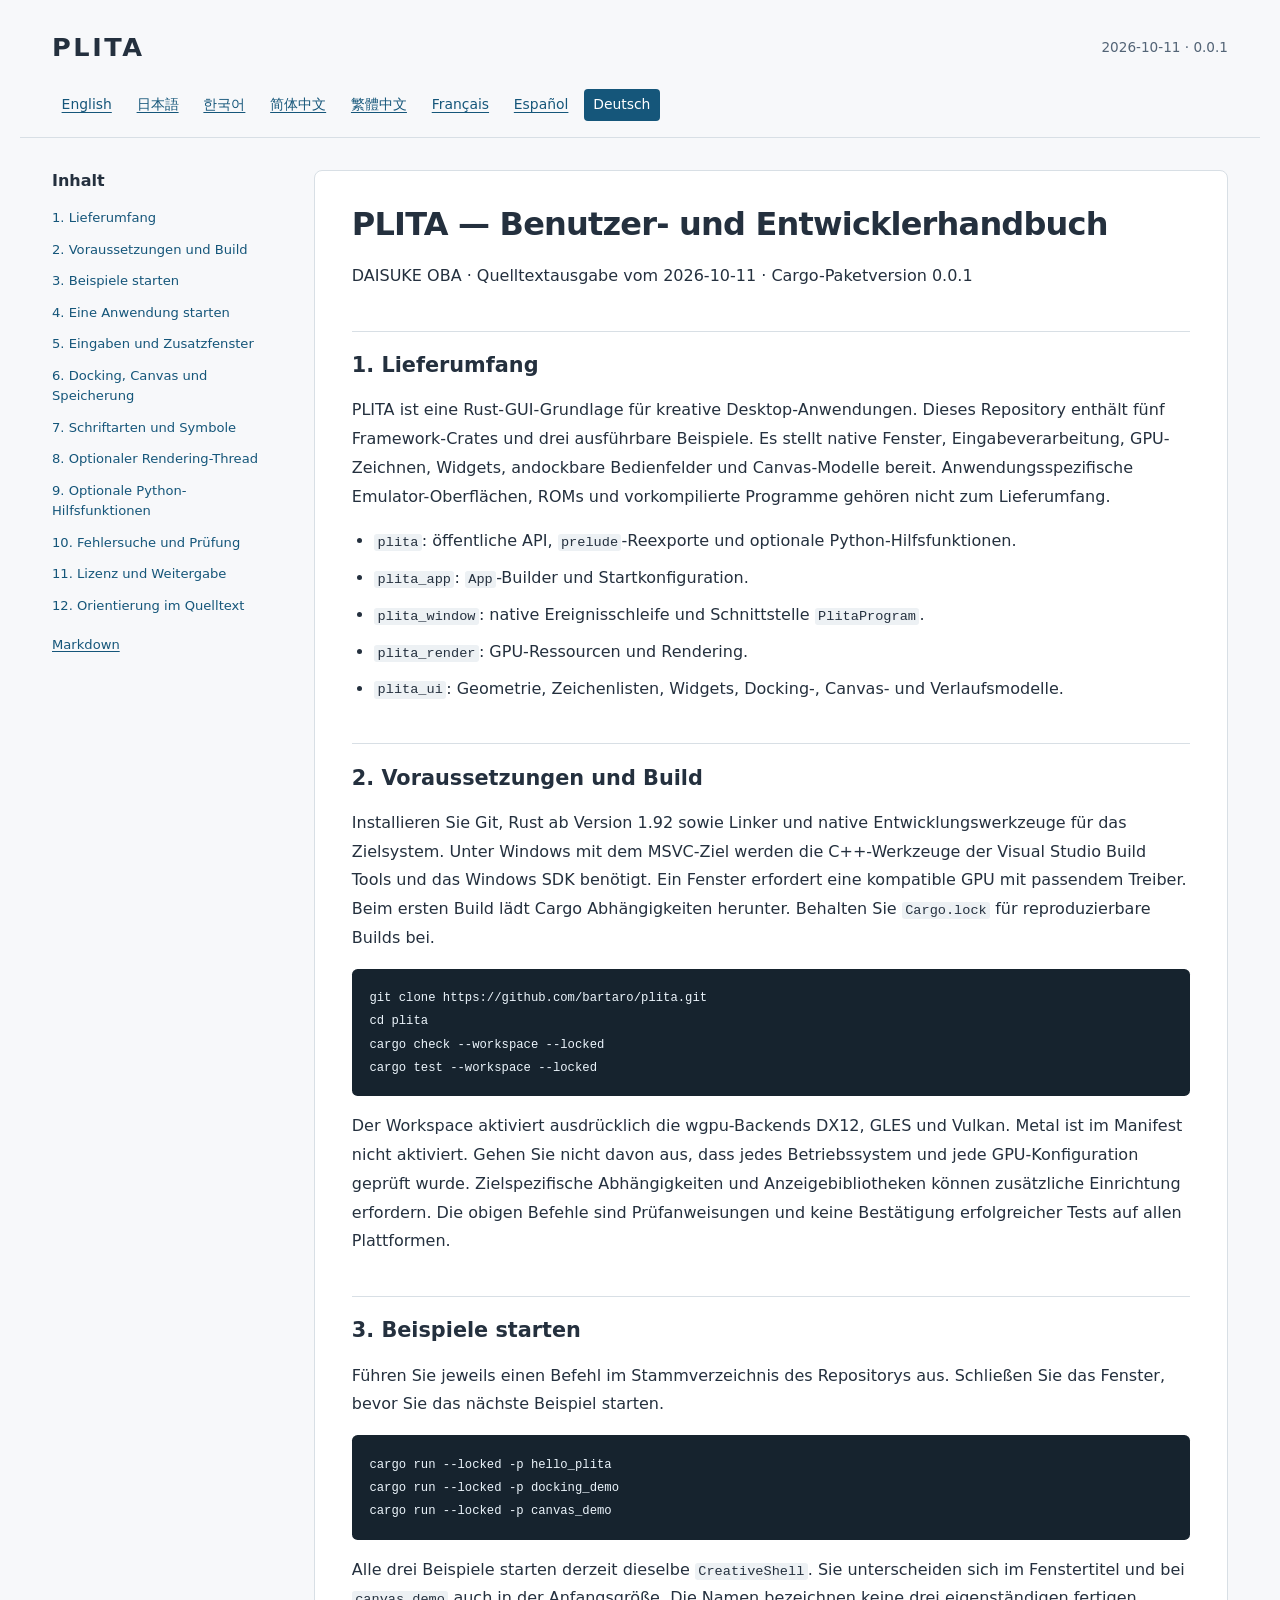
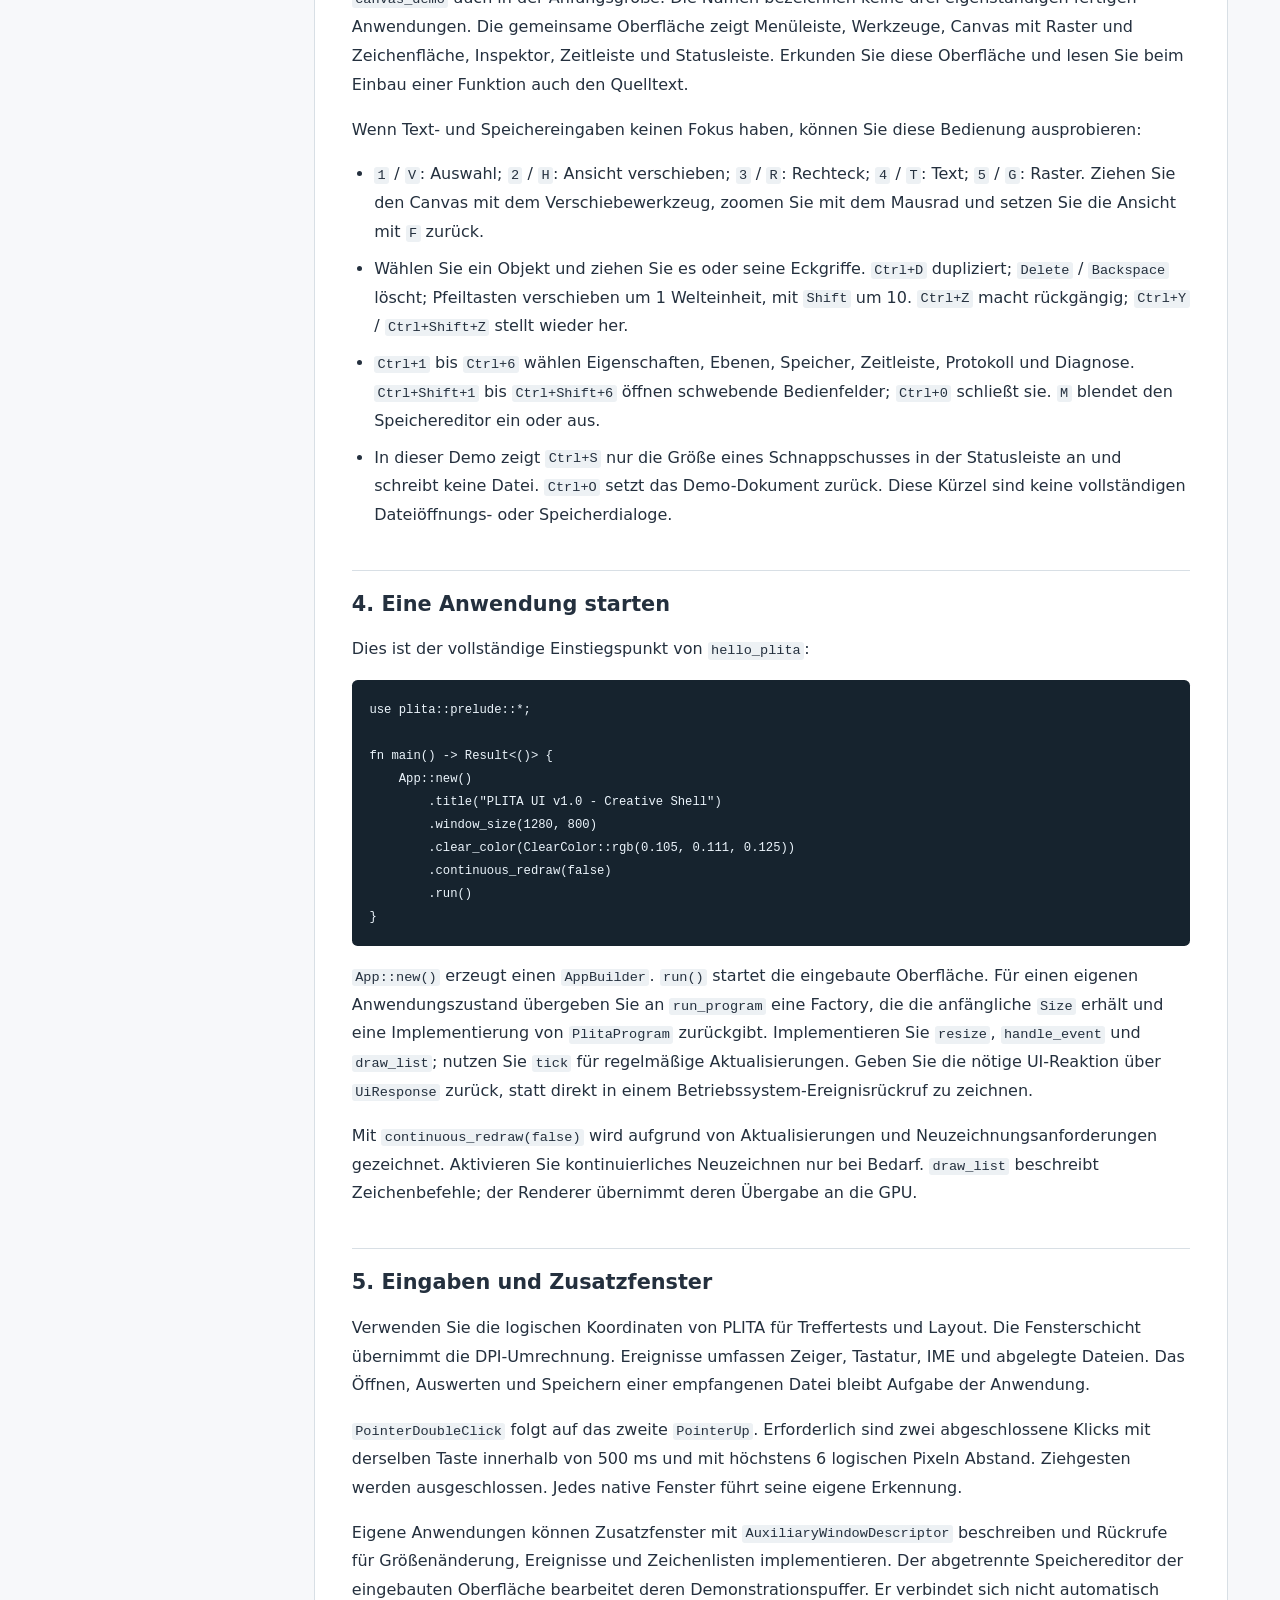
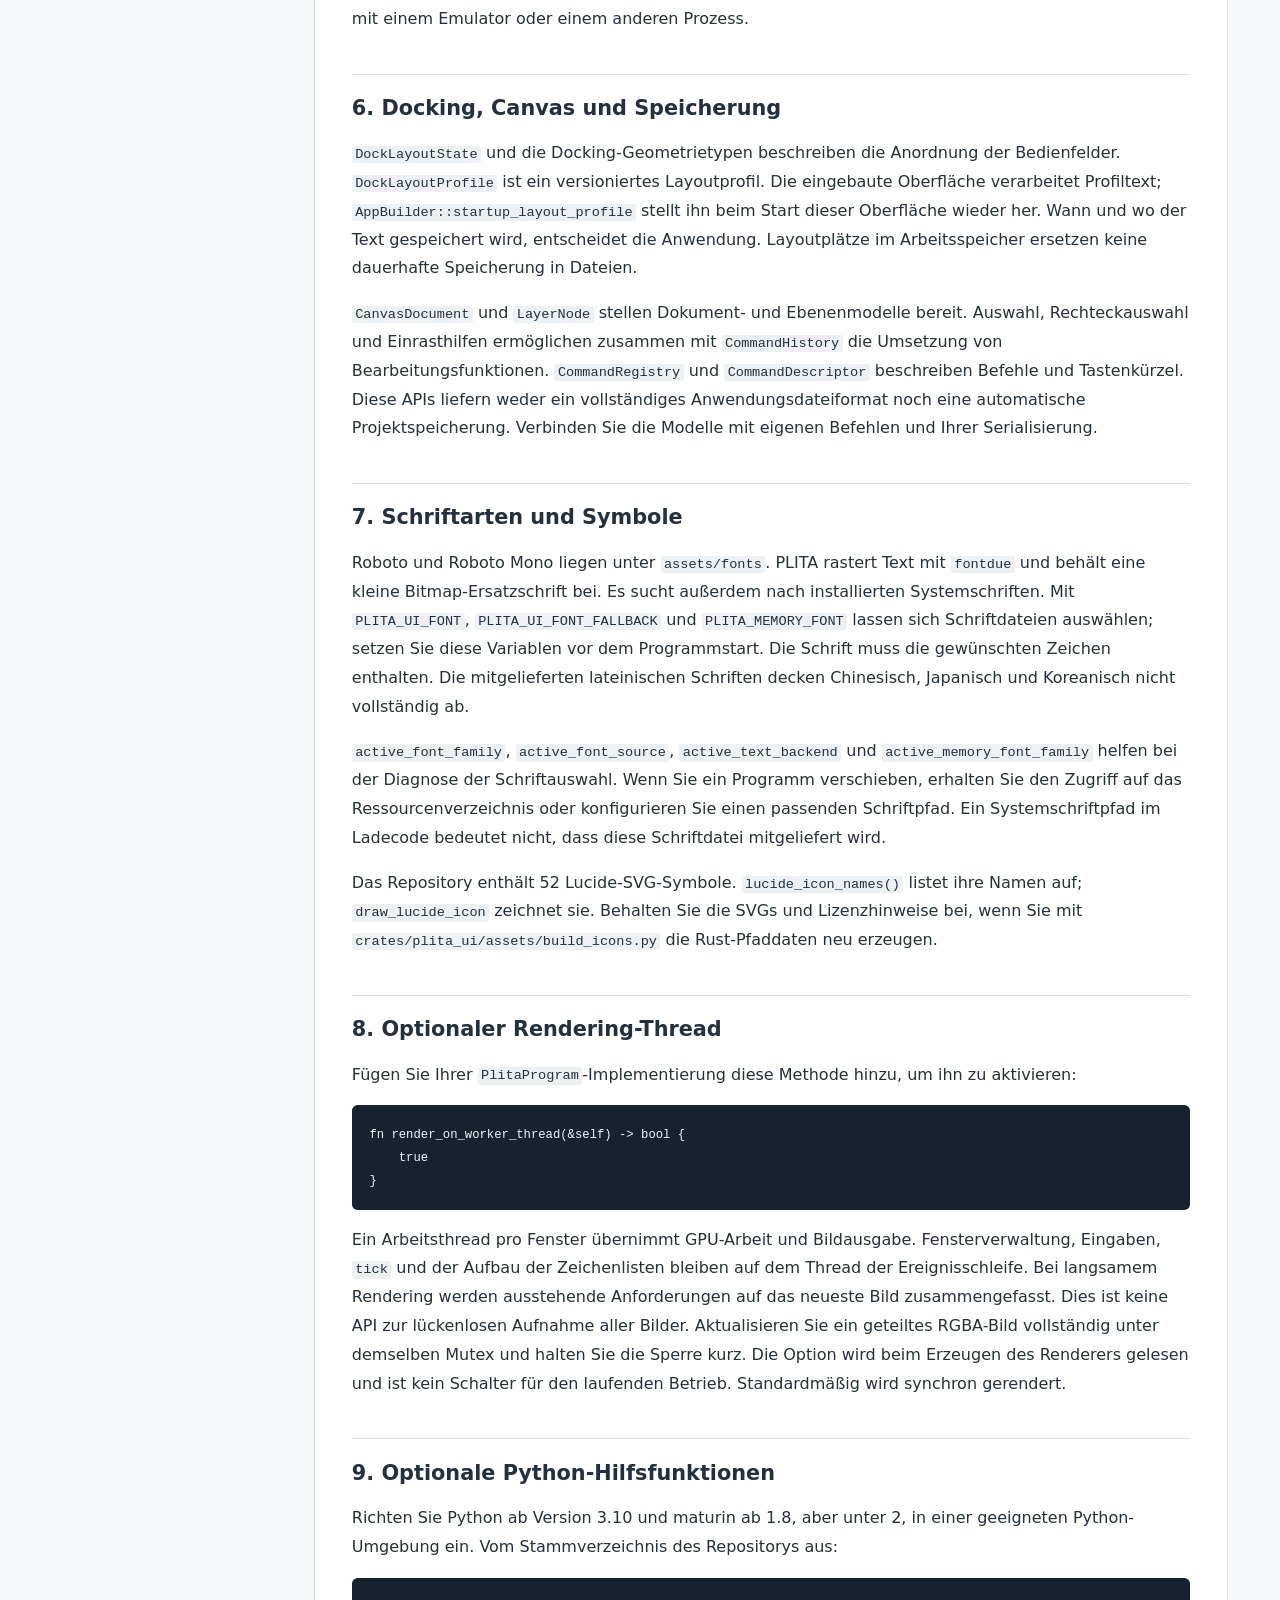
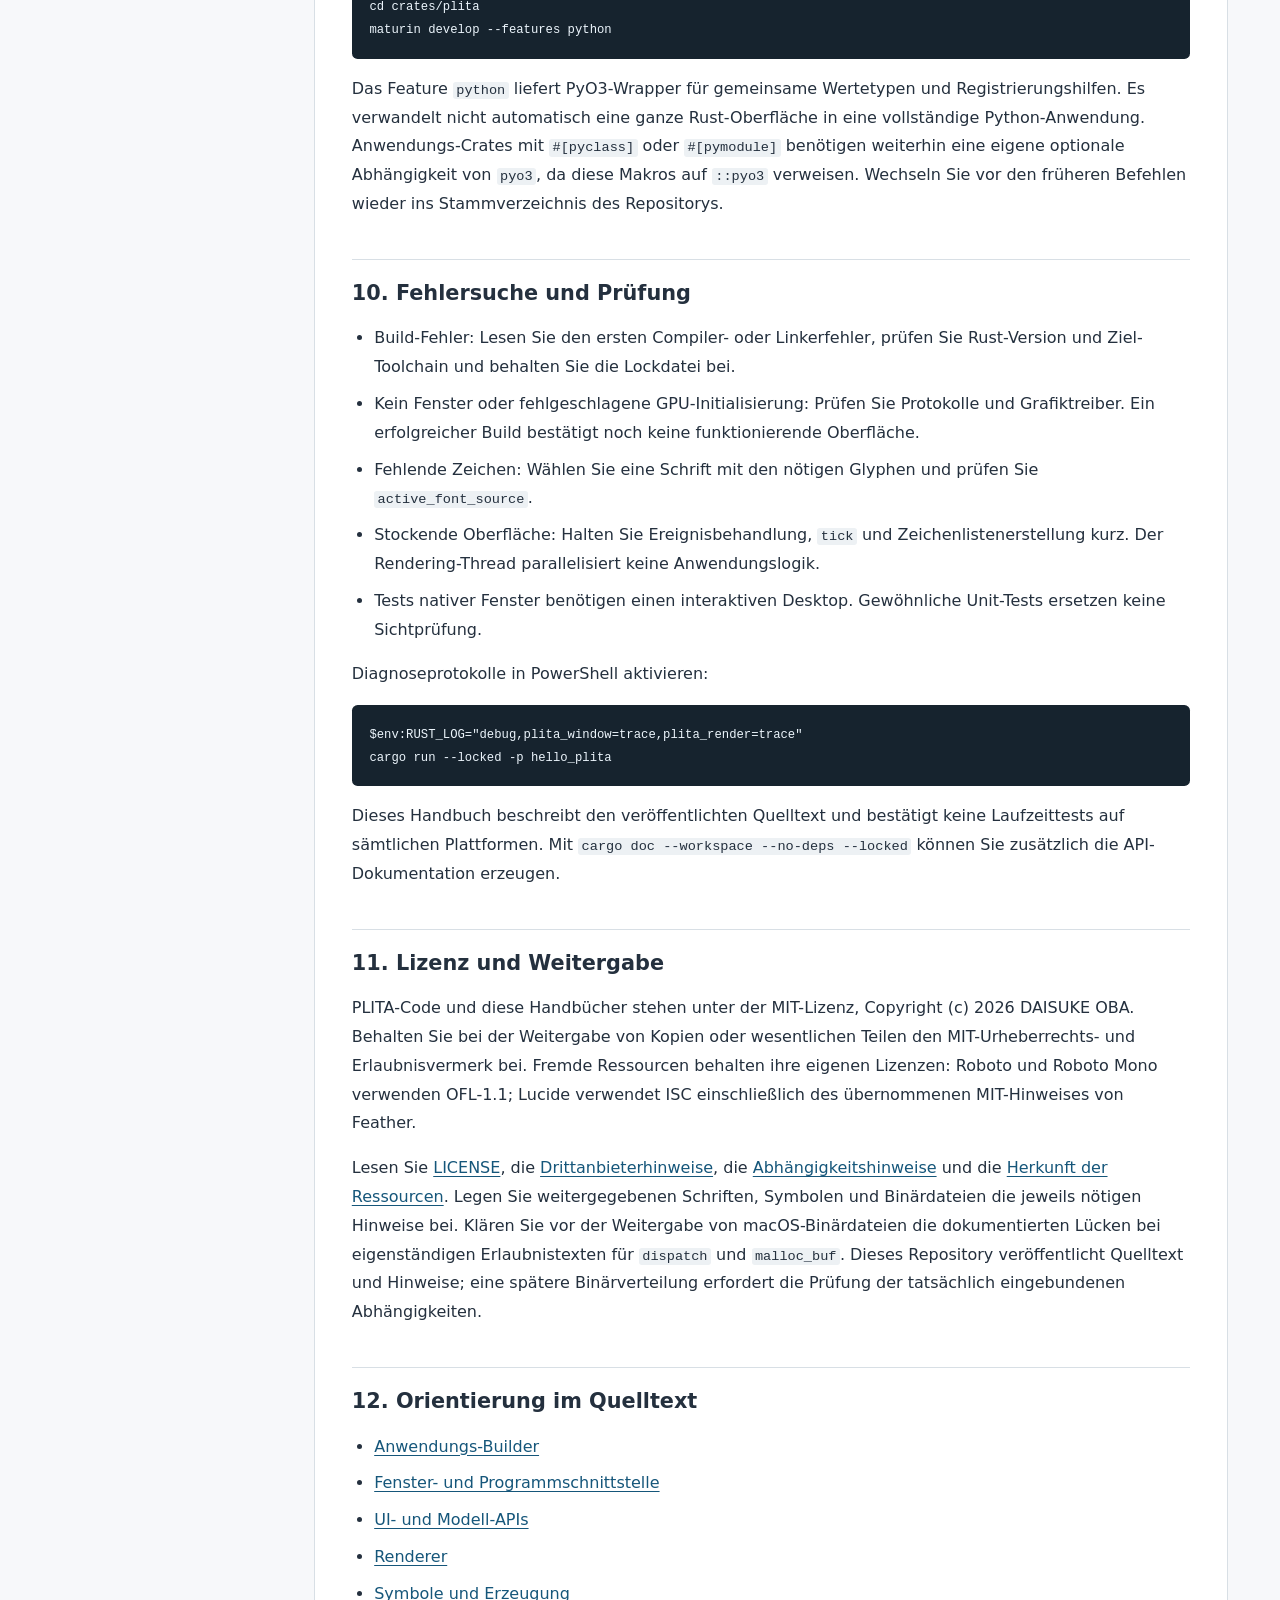
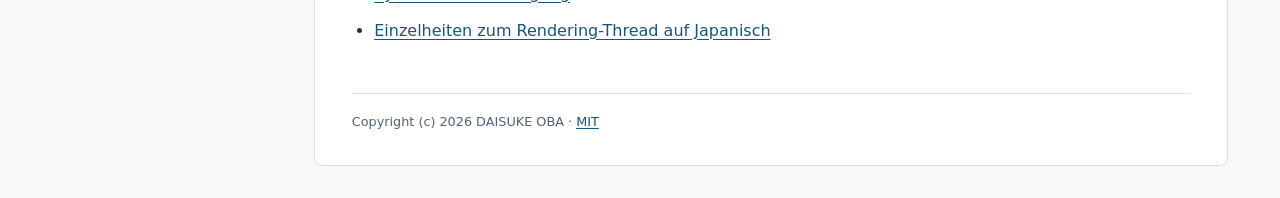
==== docs/manual/de.html @ 2350045e "Publish PLITA with MIT licensing and eight-language manuals" ====
<!doctype html>
<html lang="de">
<head>
<meta charset="utf-8">
<meta name="viewport" content="width=device-width, initial-scale=1">
<meta name="color-scheme" content="light">
<title>PLITA — Benutzer- und Entwicklerhandbuch</title>
<link rel="stylesheet" href="manual.css">
</head>
<body>
<a class="skip" href="#main">Zum Inhalt</a>
<header><a class="brand" href="index.html">PLITA</a><span>2026-10-11 · 0.0.1</span></header>
<nav class="languages" aria-label="Language"><a href="en.html" lang="en" hreflang="en">English</a> <a href="ja.html" lang="ja" hreflang="ja">日本語</a> <a href="ko.html" lang="ko" hreflang="ko">한국어</a> <a href="zh-CN.html" lang="zh-CN" hreflang="zh-CN">简体中文</a> <a href="zh-TW.html" lang="zh-TW" hreflang="zh-TW">繁體中文</a> <a href="fr.html" lang="fr" hreflang="fr">Français</a> <a href="es.html" lang="es" hreflang="es">Español</a> <a href="de.html" lang="de" hreflang="de" aria-current="page">Deutsch</a></nav>
<div class="layout"><aside><nav aria-label="Inhalt"><h2>Inhalt</h2><a href="#section-1">1. Lieferumfang</a><a href="#section-2">2. Voraussetzungen und Build</a><a href="#section-3">3. Beispiele starten</a><a href="#section-4">4. Eine Anwendung starten</a><a href="#section-5">5. Eingaben und Zusatzfenster</a><a href="#section-6">6. Docking, Canvas und Speicherung</a><a href="#section-7">7. Schriftarten und Symbole</a><a href="#section-8">8. Optionaler Rendering-Thread</a><a href="#section-9">9. Optionale Python-Hilfsfunktionen</a><a href="#section-10">10. Fehlersuche und Prüfung</a><a href="#section-11">11. Lizenz und Weitergabe</a><a href="#section-12">12. Orientierung im Quelltext</a></nav><p><a href="de.md">Markdown</a></p></aside><main id="main"><h1>PLITA — Benutzer- und Entwicklerhandbuch</h1>
<p>DAISUKE OBA · Quelltextausgabe vom 2026-10-11 · Cargo-Paketversion 0.0.1</p>
<h2 id="section-1">1. Lieferumfang</h2>
<p>PLITA ist eine Rust-GUI-Grundlage für kreative Desktop-Anwendungen. Dieses Repository enthält fünf Framework-Crates und drei ausführbare Beispiele. Es stellt native Fenster, Eingabeverarbeitung, GPU-Zeichnen, Widgets, andockbare Bedienfelder und Canvas-Modelle bereit. Anwendungsspezifische Emulator-Oberflächen, ROMs und vorkompilierte Programme gehören nicht zum Lieferumfang.</p>
<ul>
<li><code>plita</code>: öffentliche API, <code>prelude</code>-Reexporte und optionale Python-Hilfsfunktionen.</li>
<li><code>plita_app</code>: <code>App</code>-Builder und Startkonfiguration.</li>
<li><code>plita_window</code>: native Ereignisschleife und Schnittstelle <code>PlitaProgram</code>.</li>
<li><code>plita_render</code>: GPU-Ressourcen und Rendering.</li>
<li><code>plita_ui</code>: Geometrie, Zeichenlisten, Widgets, Docking-, Canvas- und Verlaufsmodelle.</li>
</ul>
<h2 id="section-2">2. Voraussetzungen und Build</h2>
<p>Installieren Sie Git, Rust ab Version 1.92 sowie Linker und native Entwicklungswerkzeuge für das Zielsystem. Unter Windows mit dem MSVC-Ziel werden die C++-Werkzeuge der Visual Studio Build Tools und das Windows SDK benötigt. Ein Fenster erfordert eine kompatible GPU mit passendem Treiber. Beim ersten Build lädt Cargo Abhängigkeiten herunter. Behalten Sie <code>Cargo.lock</code> für reproduzierbare Builds bei.</p>
<pre><code class="language-powershell">git clone https://github.com/bartaro/plita.git
cd plita
cargo check --workspace --locked
cargo test --workspace --locked
</code></pre>
<p>Der Workspace aktiviert ausdrücklich die wgpu-Backends DX12, GLES und Vulkan. Metal ist im Manifest nicht aktiviert. Gehen Sie nicht davon aus, dass jedes Betriebssystem und jede GPU-Konfiguration geprüft wurde. Zielspezifische Abhängigkeiten und Anzeigebibliotheken können zusätzliche Einrichtung erfordern. Die obigen Befehle sind Prüfanweisungen und keine Bestätigung erfolgreicher Tests auf allen Plattformen.</p>
<h2 id="section-3">3. Beispiele starten</h2>
<p>Führen Sie jeweils einen Befehl im Stammverzeichnis des Repositorys aus. Schließen Sie das Fenster, bevor Sie das nächste Beispiel starten.</p>
<pre><code class="language-powershell">cargo run --locked -p hello_plita
cargo run --locked -p docking_demo
cargo run --locked -p canvas_demo
</code></pre>
<p>Alle drei Beispiele starten derzeit dieselbe <code>CreativeShell</code>. Sie unterscheiden sich im Fenstertitel und bei <code>canvas_demo</code> auch in der Anfangsgröße. Die Namen bezeichnen keine drei eigenständigen fertigen Anwendungen. Die gemeinsame Oberfläche zeigt Menüleiste, Werkzeuge, Canvas mit Raster und Zeichenfläche, Inspektor, Zeitleiste und Statusleiste. Erkunden Sie diese Oberfläche und lesen Sie beim Einbau einer Funktion auch den Quelltext.</p>
<p>Wenn Text- und Speichereingaben keinen Fokus haben, können Sie diese Bedienung ausprobieren:</p>
<ul>
<li><code>1</code> / <code>V</code>: Auswahl; <code>2</code> / <code>H</code>: Ansicht verschieben; <code>3</code> / <code>R</code>: Rechteck; <code>4</code> / <code>T</code>: Text; <code>5</code> / <code>G</code>: Raster. Ziehen Sie den Canvas mit dem Verschiebewerkzeug, zoomen Sie mit dem Mausrad und setzen Sie die Ansicht mit <code>F</code> zurück.</li>
<li>Wählen Sie ein Objekt und ziehen Sie es oder seine Eckgriffe. <code>Ctrl+D</code> dupliziert; <code>Delete</code> / <code>Backspace</code> löscht; Pfeiltasten verschieben um 1 Welteinheit, mit <code>Shift</code> um 10. <code>Ctrl+Z</code> macht rückgängig; <code>Ctrl+Y</code> / <code>Ctrl+Shift+Z</code> stellt wieder her.</li>
<li><code>Ctrl+1</code> bis <code>Ctrl+6</code> wählen Eigenschaften, Ebenen, Speicher, Zeitleiste, Protokoll und Diagnose. <code>Ctrl+Shift+1</code> bis <code>Ctrl+Shift+6</code> öffnen schwebende Bedienfelder; <code>Ctrl+0</code> schließt sie. <code>M</code> blendet den Speichereditor ein oder aus.</li>
<li>In dieser Demo zeigt <code>Ctrl+S</code> nur die Größe eines Schnappschusses in der Statusleiste an und schreibt keine Datei. <code>Ctrl+O</code> setzt das Demo-Dokument zurück. Diese Kürzel sind keine vollständigen Dateiöffnungs- oder Speicherdialoge.</li>
</ul>
<h2 id="section-4">4. Eine Anwendung starten</h2>
<p>Dies ist der vollständige Einstiegspunkt von <code>hello_plita</code>:</p>
<pre><code class="language-rust">use plita::prelude::*;

fn main() -&gt; Result&lt;()&gt; {
    App::new()
        .title(&quot;PLITA UI v1.0 - Creative Shell&quot;)
        .window_size(1280, 800)
        .clear_color(ClearColor::rgb(0.105, 0.111, 0.125))
        .continuous_redraw(false)
        .run()
}
</code></pre>
<p><code>App::new()</code> erzeugt einen <code>AppBuilder</code>. <code>run()</code> startet die eingebaute Oberfläche. Für einen eigenen Anwendungszustand übergeben Sie an <code>run_program</code> eine Factory, die die anfängliche <code>Size</code> erhält und eine Implementierung von <code>PlitaProgram</code> zurückgibt. Implementieren Sie <code>resize</code>, <code>handle_event</code> und <code>draw_list</code>; nutzen Sie <code>tick</code> für regelmäßige Aktualisierungen. Geben Sie die nötige UI-Reaktion über <code>UiResponse</code> zurück, statt direkt in einem Betriebssystem-Ereignisrückruf zu zeichnen.</p>
<p>Mit <code>continuous_redraw(false)</code> wird aufgrund von Aktualisierungen und Neuzeichnungsanforderungen gezeichnet. Aktivieren Sie kontinuierliches Neuzeichnen nur bei Bedarf. <code>draw_list</code> beschreibt Zeichenbefehle; der Renderer übernimmt deren Übergabe an die GPU.</p>
<h2 id="section-5">5. Eingaben und Zusatzfenster</h2>
<p>Verwenden Sie die logischen Koordinaten von PLITA für Treffertests und Layout. Die Fensterschicht übernimmt die DPI-Umrechnung. Ereignisse umfassen Zeiger, Tastatur, IME und abgelegte Dateien. Das Öffnen, Auswerten und Speichern einer empfangenen Datei bleibt Aufgabe der Anwendung.</p>
<p><code>PointerDoubleClick</code> folgt auf das zweite <code>PointerUp</code>. Erforderlich sind zwei abgeschlossene Klicks mit derselben Taste innerhalb von 500 ms und mit höchstens 6 logischen Pixeln Abstand. Ziehgesten werden ausgeschlossen. Jedes native Fenster führt seine eigene Erkennung.</p>
<p>Eigene Anwendungen können Zusatzfenster mit <code>AuxiliaryWindowDescriptor</code> beschreiben und Rückrufe für Größenänderung, Ereignisse und Zeichenlisten implementieren. Der abgetrennte Speichereditor der eingebauten Oberfläche bearbeitet deren Demonstrationspuffer. Er verbindet sich nicht automatisch mit einem Emulator oder einem anderen Prozess.</p>
<h2 id="section-6">6. Docking, Canvas und Speicherung</h2>
<p><code>DockLayoutState</code> und die Docking-Geometrietypen beschreiben die Anordnung der Bedienfelder. <code>DockLayoutProfile</code> ist ein versioniertes Layoutprofil. Die eingebaute Oberfläche verarbeitet Profiltext; <code>AppBuilder::startup_layout_profile</code> stellt ihn beim Start dieser Oberfläche wieder her. Wann und wo der Text gespeichert wird, entscheidet die Anwendung. Layoutplätze im Arbeitsspeicher ersetzen keine dauerhafte Speicherung in Dateien.</p>
<p><code>CanvasDocument</code> und <code>LayerNode</code> stellen Dokument- und Ebenenmodelle bereit. Auswahl, Rechteckauswahl und Einrasthilfen ermöglichen zusammen mit <code>CommandHistory</code> die Umsetzung von Bearbeitungsfunktionen. <code>CommandRegistry</code> und <code>CommandDescriptor</code> beschreiben Befehle und Tastenkürzel. Diese APIs liefern weder ein vollständiges Anwendungsdateiformat noch eine automatische Projektspeicherung. Verbinden Sie die Modelle mit eigenen Befehlen und Ihrer Serialisierung.</p>
<h2 id="section-7">7. Schriftarten und Symbole</h2>
<p>Roboto und Roboto Mono liegen unter <code>assets/fonts</code>. PLITA rastert Text mit <code>fontdue</code> und behält eine kleine Bitmap-Ersatzschrift bei. Es sucht außerdem nach installierten Systemschriften. Mit <code>PLITA_UI_FONT</code>, <code>PLITA_UI_FONT_FALLBACK</code> und <code>PLITA_MEMORY_FONT</code> lassen sich Schriftdateien auswählen; setzen Sie diese Variablen vor dem Programmstart. Die Schrift muss die gewünschten Zeichen enthalten. Die mitgelieferten lateinischen Schriften decken Chinesisch, Japanisch und Koreanisch nicht vollständig ab.</p>
<p><code>active_font_family</code>, <code>active_font_source</code>, <code>active_text_backend</code> und <code>active_memory_font_family</code> helfen bei der Diagnose der Schriftauswahl. Wenn Sie ein Programm verschieben, erhalten Sie den Zugriff auf das Ressourcenverzeichnis oder konfigurieren Sie einen passenden Schriftpfad. Ein Systemschriftpfad im Ladecode bedeutet nicht, dass diese Schriftdatei mitgeliefert wird.</p>
<p>Das Repository enthält 52 Lucide-SVG-Symbole. <code>lucide_icon_names()</code> listet ihre Namen auf; <code>draw_lucide_icon</code> zeichnet sie. Behalten Sie die SVGs und Lizenzhinweise bei, wenn Sie mit <code>crates/plita_ui/assets/build_icons.py</code> die Rust-Pfaddaten neu erzeugen.</p>
<h2 id="section-8">8. Optionaler Rendering-Thread</h2>
<p>Fügen Sie Ihrer <code>PlitaProgram</code>-Implementierung diese Methode hinzu, um ihn zu aktivieren:</p>
<pre><code class="language-rust">fn render_on_worker_thread(&amp;self) -&gt; bool {
    true
}
</code></pre>
<p>Ein Arbeitsthread pro Fenster übernimmt GPU-Arbeit und Bildausgabe. Fensterverwaltung, Eingaben, <code>tick</code> und der Aufbau der Zeichenlisten bleiben auf dem Thread der Ereignisschleife. Bei langsamem Rendering werden ausstehende Anforderungen auf das neueste Bild zusammengefasst. Dies ist keine API zur lückenlosen Aufnahme aller Bilder. Aktualisieren Sie ein geteiltes RGBA-Bild vollständig unter demselben Mutex und halten Sie die Sperre kurz. Die Option wird beim Erzeugen des Renderers gelesen und ist kein Schalter für den laufenden Betrieb. Standardmäßig wird synchron gerendert.</p>
<h2 id="section-9">9. Optionale Python-Hilfsfunktionen</h2>
<p>Richten Sie Python ab Version 3.10 und maturin ab 1.8, aber unter 2, in einer geeigneten Python-Umgebung ein. Vom Stammverzeichnis des Repositorys aus:</p>
<pre><code class="language-powershell">cd crates/plita
maturin develop --features python
</code></pre>
<p>Das Feature <code>python</code> liefert PyO3-Wrapper für gemeinsame Wertetypen und Registrierungshilfen. Es verwandelt nicht automatisch eine ganze Rust-Oberfläche in eine vollständige Python-Anwendung. Anwendungs-Crates mit <code>#[pyclass]</code> oder <code>#[pymodule]</code> benötigen weiterhin eine eigene optionale Abhängigkeit von <code>pyo3</code>, da diese Makros auf <code>::pyo3</code> verweisen. Wechseln Sie vor den früheren Befehlen wieder ins Stammverzeichnis des Repositorys.</p>
<h2 id="section-10">10. Fehlersuche und Prüfung</h2>
<ul>
<li>Build-Fehler: Lesen Sie den ersten Compiler- oder Linkerfehler, prüfen Sie Rust-Version und Ziel-Toolchain und behalten Sie die Lockdatei bei.</li>
<li>Kein Fenster oder fehlgeschlagene GPU-Initialisierung: Prüfen Sie Protokolle und Grafiktreiber. Ein erfolgreicher Build bestätigt noch keine funktionierende Oberfläche.</li>
<li>Fehlende Zeichen: Wählen Sie eine Schrift mit den nötigen Glyphen und prüfen Sie <code>active_font_source</code>.</li>
<li>Stockende Oberfläche: Halten Sie Ereignisbehandlung, <code>tick</code> und Zeichenlistenerstellung kurz. Der Rendering-Thread parallelisiert keine Anwendungslogik.</li>
<li>Tests nativer Fenster benötigen einen interaktiven Desktop. Gewöhnliche Unit-Tests ersetzen keine Sichtprüfung.</li>
</ul>
<p>Diagnoseprotokolle in PowerShell aktivieren:</p>
<pre><code class="language-powershell">$env:RUST_LOG=&quot;debug,plita_window=trace,plita_render=trace&quot;
cargo run --locked -p hello_plita
</code></pre>
<p>Dieses Handbuch beschreibt den veröffentlichten Quelltext und bestätigt keine Laufzeittests auf sämtlichen Plattformen. Mit <code>cargo doc --workspace --no-deps --locked</code> können Sie zusätzlich die API-Dokumentation erzeugen.</p>
<h2 id="section-11">11. Lizenz und Weitergabe</h2>
<p>PLITA-Code und diese Handbücher stehen unter der MIT-Lizenz, Copyright (c) 2026 DAISUKE OBA. Behalten Sie bei der Weitergabe von Kopien oder wesentlichen Teilen den MIT-Urheberrechts- und Erlaubnisvermerk bei. Fremde Ressourcen behalten ihre eigenen Lizenzen: Roboto und Roboto Mono verwenden OFL-1.1; Lucide verwendet ISC einschließlich des übernommenen MIT-Hinweises von Feather.</p>
<p>Lesen Sie <a href="../../LICENSE">LICENSE</a>, die <a href="../../THIRD_PARTY_NOTICES.md">Drittanbieterhinweise</a>, die <a href="../../licenses/DEPENDENCIES.md">Abhängigkeitshinweise</a> und die <a href="../../licenses/ASSET_PROVENANCE.json">Herkunft der Ressourcen</a>. Legen Sie weitergegebenen Schriften, Symbolen und Binärdateien die jeweils nötigen Hinweise bei. Klären Sie vor der Weitergabe von macOS-Binärdateien die dokumentierten Lücken bei eigenständigen Erlaubnistexten für <code>dispatch</code> und <code>malloc_buf</code>. Dieses Repository veröffentlicht Quelltext und Hinweise; eine spätere Binärverteilung erfordert die Prüfung der tatsächlich eingebundenen Abhängigkeiten.</p>
<h2 id="section-12">12. Orientierung im Quelltext</h2>
<ul>
<li><a href="../../crates/plita_app/src/lib.rs">Anwendungs-Builder</a></li>
<li><a href="../../crates/plita_window/src/lib.rs">Fenster- und Programmschnittstelle</a></li>
<li><a href="../../crates/plita_ui/src/lib.rs">UI- und Modell-APIs</a></li>
<li><a href="../../crates/plita_render/src/lib.rs">Renderer</a></li>
<li><a href="../../crates/plita_ui/assets/README.md">Symbole und Erzeugung</a></li>
<li><a href="../render_worker_ja.md">Einzelheiten zum Rendering-Thread auf Japanisch</a></li>
</ul>
<footer>Copyright (c) 2026 DAISUKE OBA · <a href="../../LICENSE">MIT</a></footer>
</main></div>
</body>
</html>
---- docs/manual/manual.css ----
/* Copyright (c) 2026 DAISUKE OBA. MIT License; see ../../LICENSE. */
:root { color-scheme: light; --ink: #24303e; --accent: #15567a; --line: #d8dfe5; }
* { box-sizing: border-box; }
html { scroll-padding-top: 1rem; }
body { margin: 0; color: var(--ink); background: #f7f8fa; font: 16px/1.8 system-ui, sans-serif; }
a { color: var(--accent); text-underline-offset: .18em; }
a:hover { color: #102d42; }
a:focus-visible { outline: 3px solid #b75613; outline-offset: 3px; }
header, .languages, .layout { max-width: 1240px; margin: auto; }
header { display: flex; align-items: center; justify-content: space-between; gap: 1rem; padding: 1.5rem 2rem .7rem; }
.brand { color: var(--ink); font-size: 1.6rem; font-weight: 800; letter-spacing: .1em; text-decoration: none; }
header span { color: #536476; font-size: .85rem; }
.languages { display: flex; flex-wrap: wrap; gap: .35rem; padding: .5rem 2rem 1rem; border-bottom: 1px solid var(--line); }
.languages a { padding: .2rem .6rem; border-radius: .25rem; font-size: .87rem; }
.languages [aria-current] { background: var(--accent); color: white; text-decoration: none; }
.layout { display: grid; grid-template-columns: 230px minmax(0, 1fr); gap: 2rem; padding: 2rem; align-items: start; }
.layout:not(:has(aside)) { display: block; }
aside { position: sticky; top: 1rem; font-size: .82rem; line-height: 1.55; }
aside h2 { margin: 0 0 .7rem; border: 0; padding: 0; font-size: 1rem; }
aside nav a { display: block; padding: .35rem 0; text-decoration: none; }
main { min-width: 0; padding: 2rem 2.3rem; background: white; border: 1px solid var(--line); border-radius: .5rem; }
h1, h2 { line-height: 1.35; overflow-wrap: anywhere; }
h1 { font-size: 2rem; margin: 0 0 1rem; letter-spacing: -.025em; }
main h2 { font-size: 1.3rem; margin-top: 2.5rem; padding-top: 1.2rem; border-top: 1px solid var(--line); }
p, li { overflow-wrap: anywhere; }
li + li { margin-top: .5rem; }
ul { padding-left: 1.4rem; }
code { background: #edf1f4; border-radius: .18rem; padding: .08em .25em; font: .85em/1.55 ui-monospace, Consolas, monospace; overflow-wrap: anywhere; }
pre { max-width: 100%; overflow-x: auto; background: #16232e; color: #ecf5fc; border-radius: .35rem; padding: 1.1rem; font-size: .9rem; line-height: 1.6; }
pre code { background: none; color: inherit; padding: 0; white-space: pre; overflow-wrap: normal; }
footer { margin-top: 3rem; padding-top: 1rem; border-top: 1px solid var(--line); color: #536476; font-size: .8rem; }
.cards { display: grid; grid-template-columns: repeat(2, minmax(0, 1fr)); gap: 1rem; }
.cards article { border: 1px solid var(--line); border-radius: .4rem; padding: 1rem 1.3rem; }
.cards h2 { margin: 0; border: 0; padding: 0; }
.skip { position: absolute; left: -10000px; }
.skip:focus { left: 1rem; top: 1rem; z-index: 2; background: white; padding: .6rem; }
@media (max-width: 800px) {
  header { padding: 1rem; }
  .languages { padding: .4rem .7rem 1rem; }
  .layout { display: block; padding: 1rem; }
  aside { position: static; margin-bottom: 1.5rem; }
  aside nav { display: grid; grid-template-columns: repeat(2, minmax(0, 1fr)); gap: .3rem 1rem; }
  aside h2 { grid-column: 1 / -1; }
  main { padding: 1.3rem; }
  h1 { font-size: 1.6rem; }
  .cards { grid-template-columns: 1fr; }
}
@media print {
  body { background: white; font-size: 10pt; }
  header, .languages, aside, .skip { display: none; }
  .layout { display: block; padding: 0; }
  main { border: 0; padding: 0; }
  pre { white-space: pre-wrap; background: #f4f4f4; color: black; border: 1px solid #ccc; }
  pre code { white-space: pre-wrap; overflow-wrap: anywhere; }
  h2 { break-after: avoid; }
  a { color: inherit; }
}
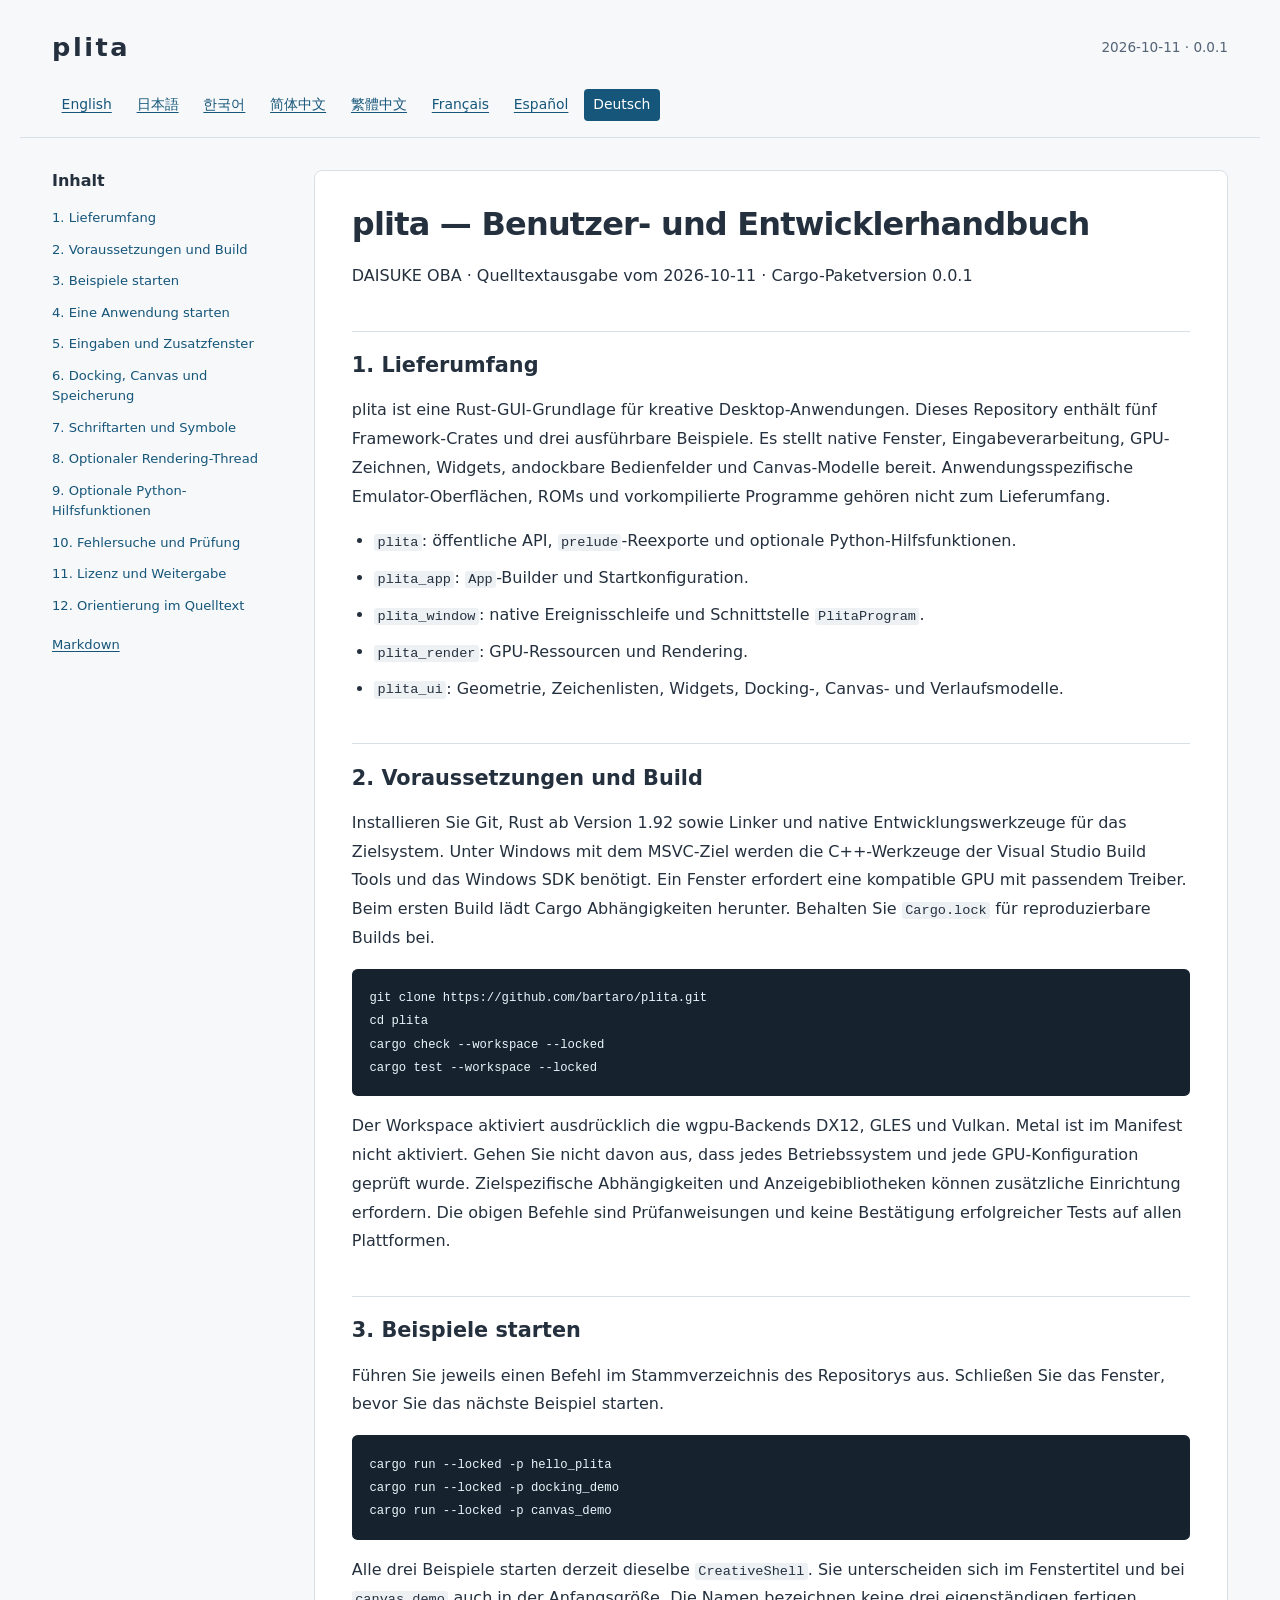
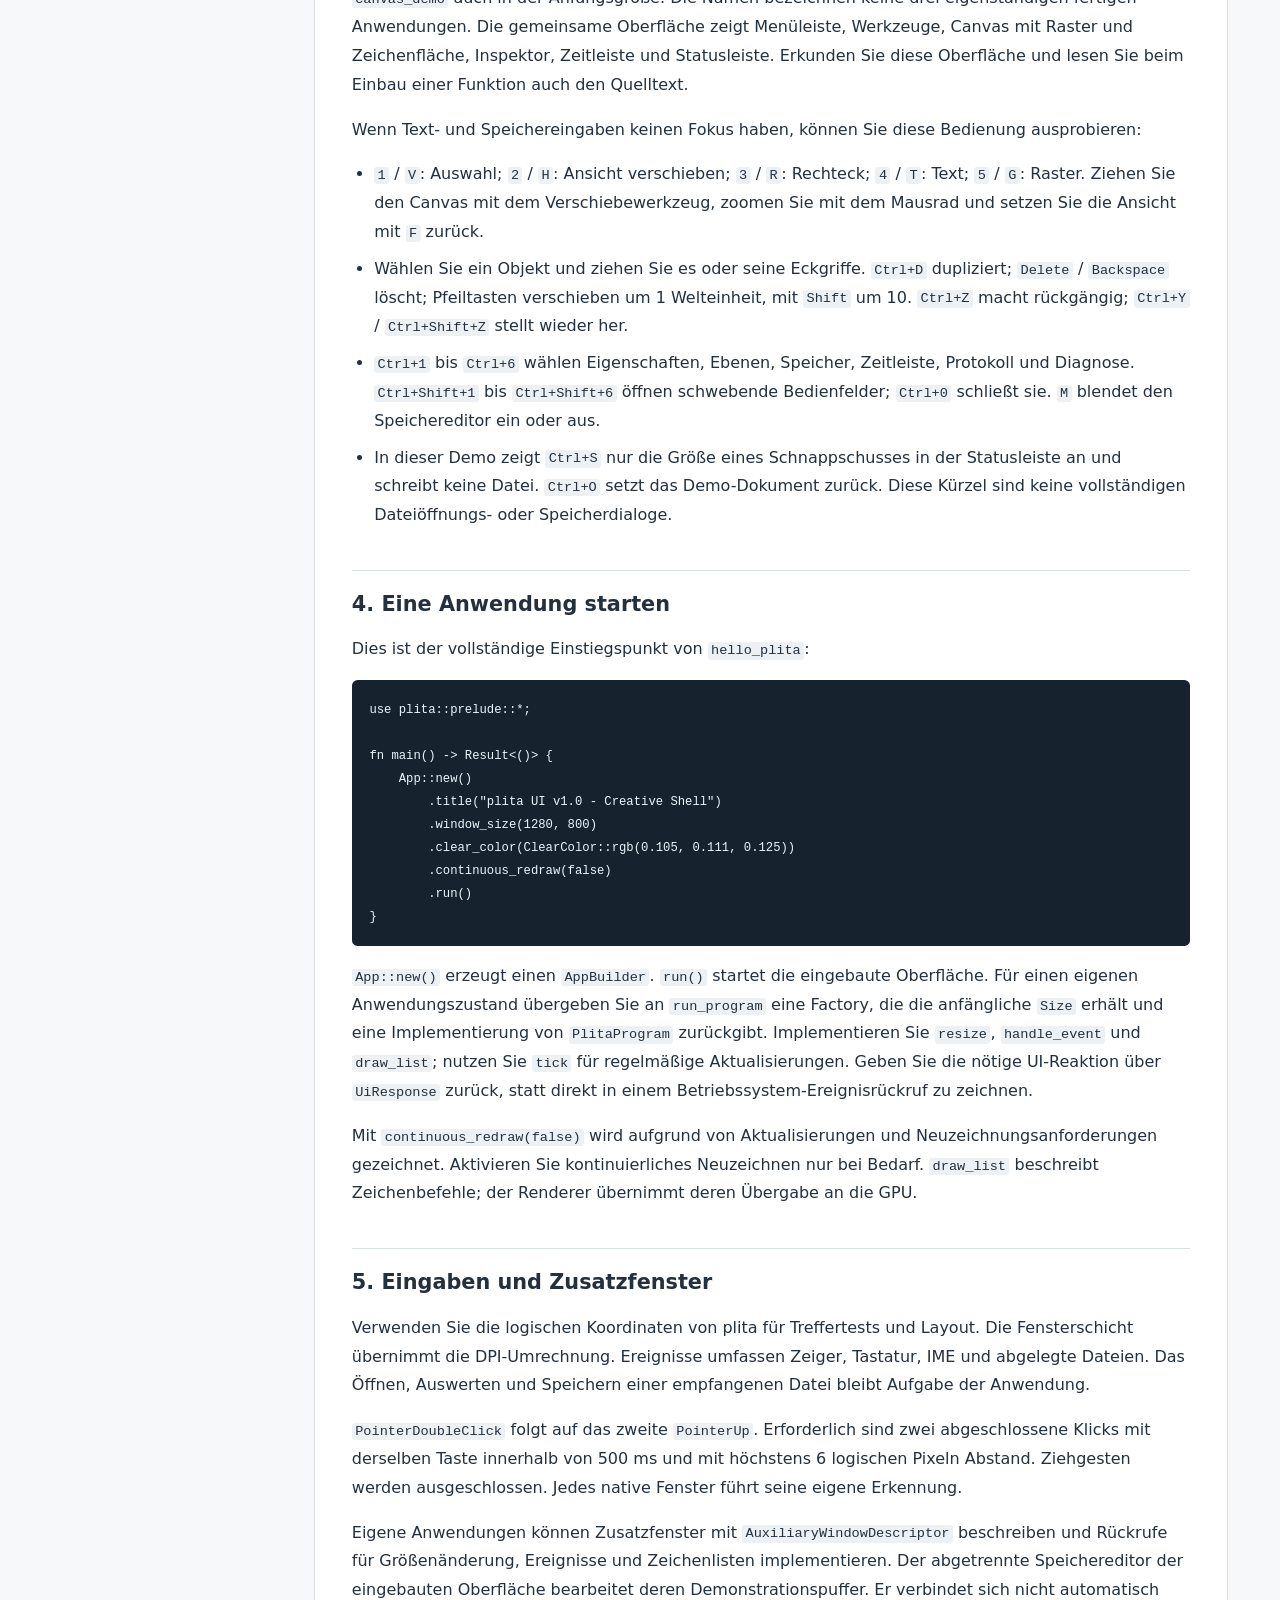
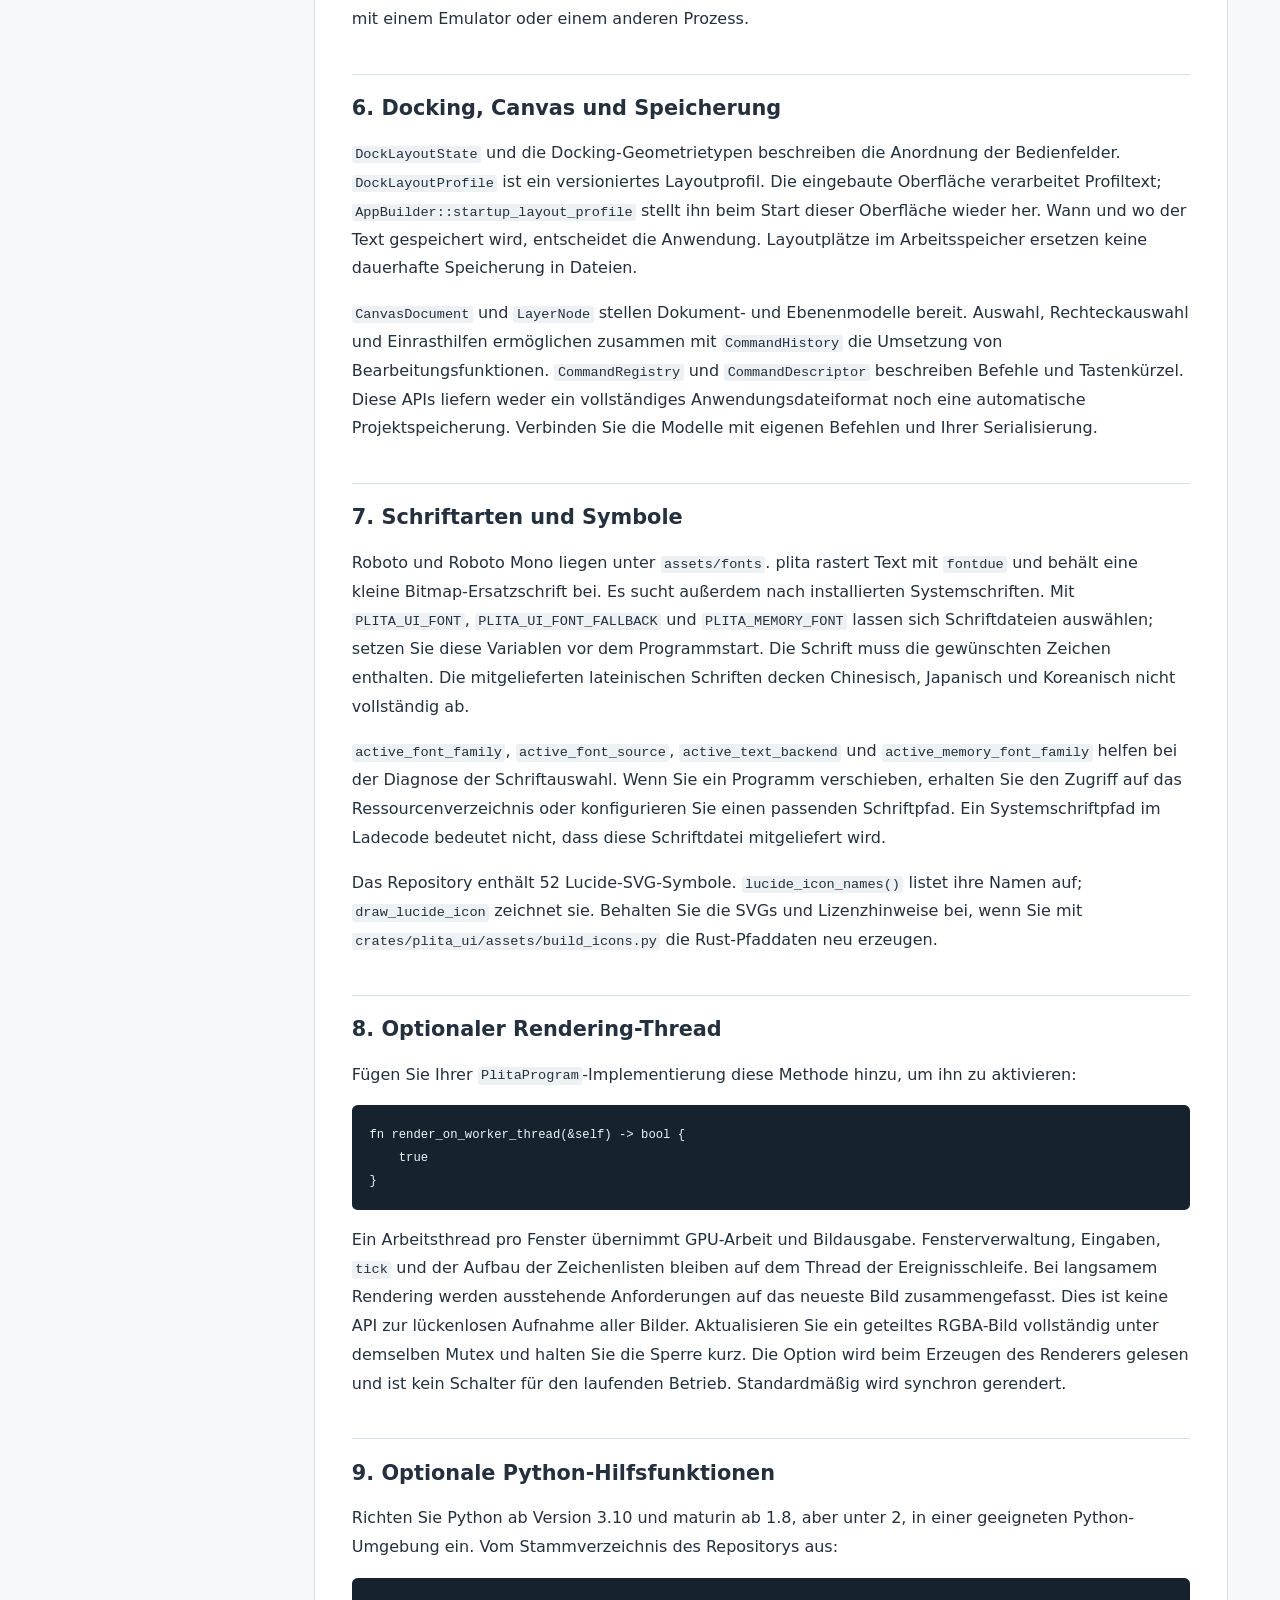
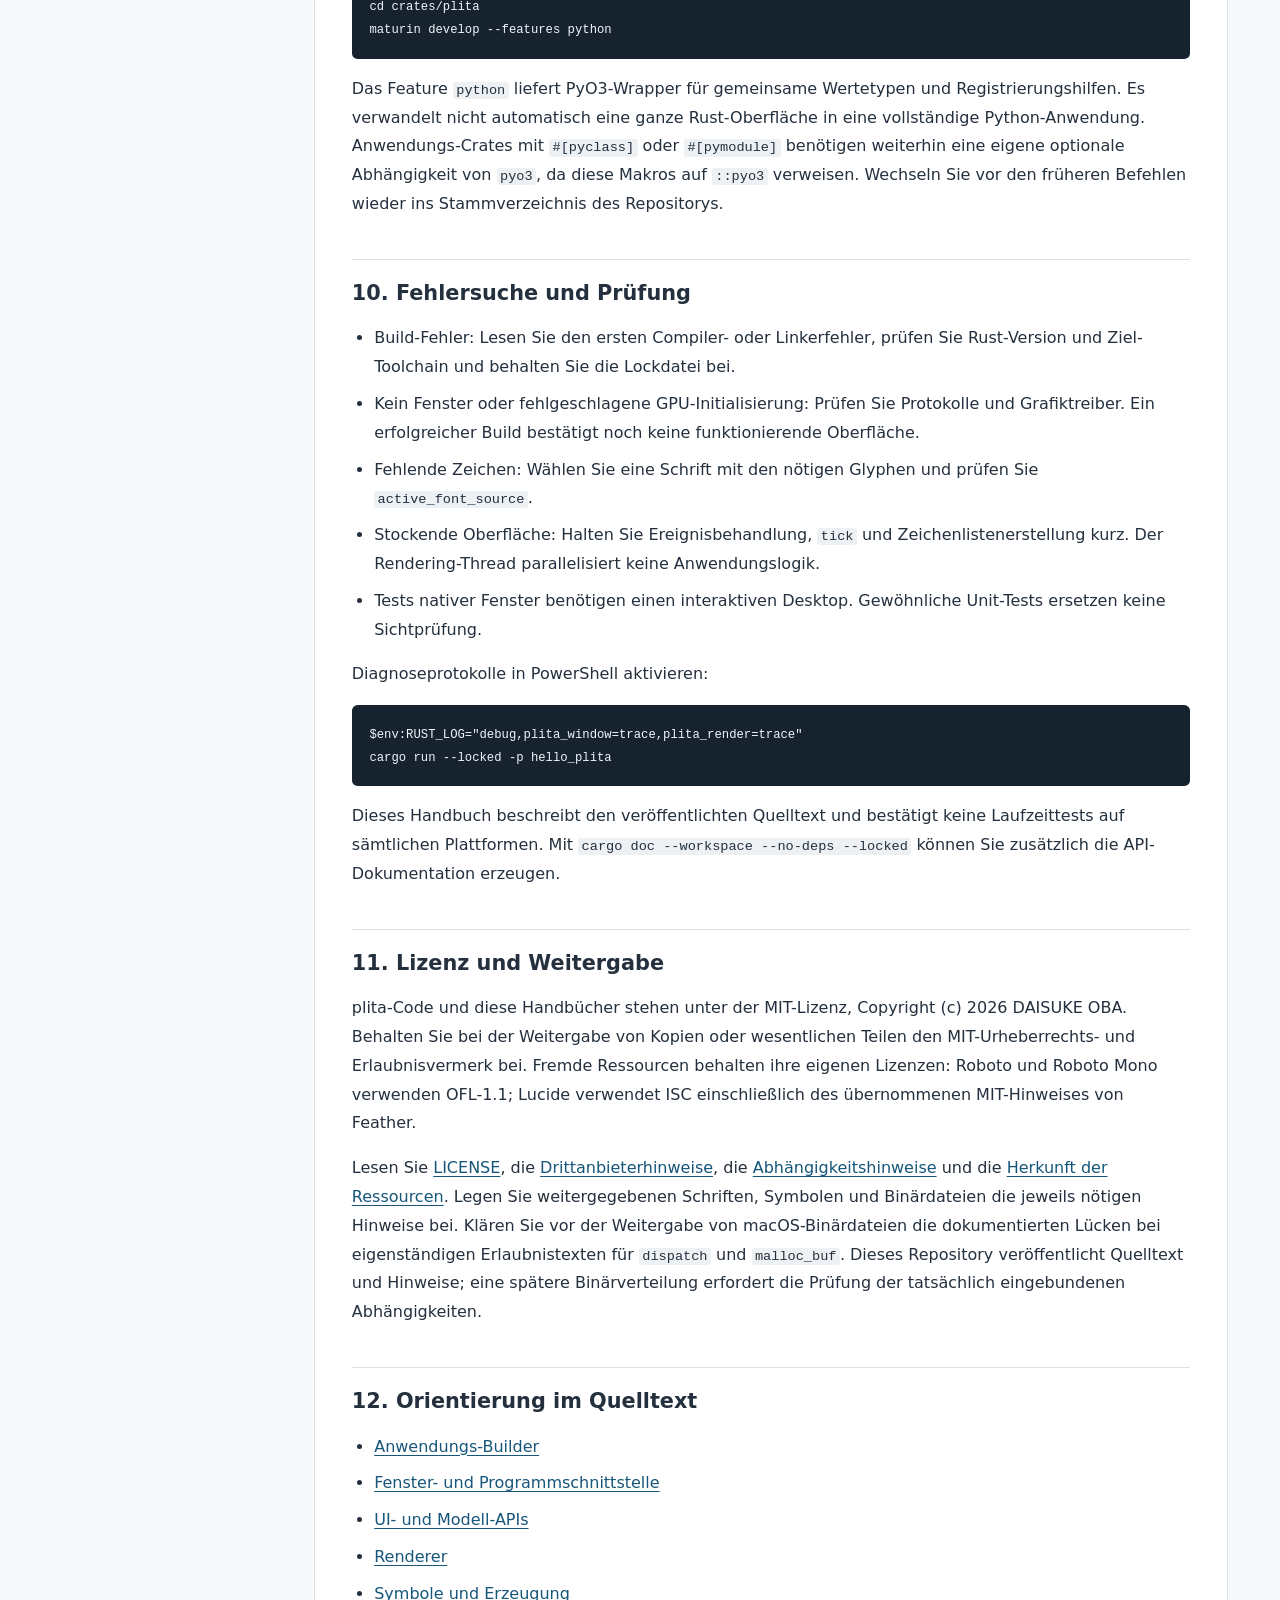
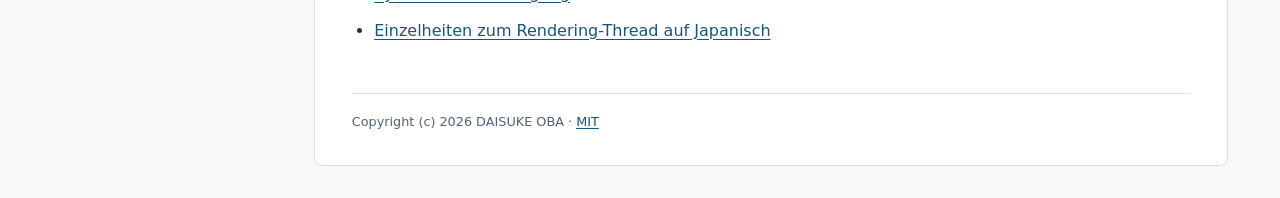
==== commit 0772f25f: "Use lowercase plita product branding" ====
--- a/docs/manual/de.html
+++ b/docs/manual/de.html
@@ -4,17 +4,17 @@
 <meta charset="utf-8">
 <meta name="viewport" content="width=device-width, initial-scale=1">
 <meta name="color-scheme" content="light">
-<title>PLITA — Benutzer- und Entwicklerhandbuch</title>
+<title>plita — Benutzer- und Entwicklerhandbuch</title>
 <link rel="stylesheet" href="manual.css">
 </head>
 <body>
 <a class="skip" href="#main">Zum Inhalt</a>
-<header><a class="brand" href="index.html">PLITA</a><span>2026-10-11 · 0.0.1</span></header>
+<header><a class="brand" href="index.html">plita</a><span>2026-10-11 · 0.0.1</span></header>
 <nav class="languages" aria-label="Language"><a href="en.html" lang="en" hreflang="en">English</a> <a href="ja.html" lang="ja" hreflang="ja">日本語</a> <a href="ko.html" lang="ko" hreflang="ko">한국어</a> <a href="zh-CN.html" lang="zh-CN" hreflang="zh-CN">简体中文</a> <a href="zh-TW.html" lang="zh-TW" hreflang="zh-TW">繁體中文</a> <a href="fr.html" lang="fr" hreflang="fr">Français</a> <a href="es.html" lang="es" hreflang="es">Español</a> <a href="de.html" lang="de" hreflang="de" aria-current="page">Deutsch</a></nav>
-<div class="layout"><aside><nav aria-label="Inhalt"><h2>Inhalt</h2><a href="#section-1">1. Lieferumfang</a><a href="#section-2">2. Voraussetzungen und Build</a><a href="#section-3">3. Beispiele starten</a><a href="#section-4">4. Eine Anwendung starten</a><a href="#section-5">5. Eingaben und Zusatzfenster</a><a href="#section-6">6. Docking, Canvas und Speicherung</a><a href="#section-7">7. Schriftarten und Symbole</a><a href="#section-8">8. Optionaler Rendering-Thread</a><a href="#section-9">9. Optionale Python-Hilfsfunktionen</a><a href="#section-10">10. Fehlersuche und Prüfung</a><a href="#section-11">11. Lizenz und Weitergabe</a><a href="#section-12">12. Orientierung im Quelltext</a></nav><p><a href="de.md">Markdown</a></p></aside><main id="main"><h1>PLITA — Benutzer- und Entwicklerhandbuch</h1>
+<div class="layout"><aside><nav aria-label="Inhalt"><h2>Inhalt</h2><a href="#section-1">1. Lieferumfang</a><a href="#section-2">2. Voraussetzungen und Build</a><a href="#section-3">3. Beispiele starten</a><a href="#section-4">4. Eine Anwendung starten</a><a href="#section-5">5. Eingaben und Zusatzfenster</a><a href="#section-6">6. Docking, Canvas und Speicherung</a><a href="#section-7">7. Schriftarten und Symbole</a><a href="#section-8">8. Optionaler Rendering-Thread</a><a href="#section-9">9. Optionale Python-Hilfsfunktionen</a><a href="#section-10">10. Fehlersuche und Prüfung</a><a href="#section-11">11. Lizenz und Weitergabe</a><a href="#section-12">12. Orientierung im Quelltext</a></nav><p><a href="de.md">Markdown</a></p></aside><main id="main"><h1>plita — Benutzer- und Entwicklerhandbuch</h1>
 <p>DAISUKE OBA · Quelltextausgabe vom 2026-10-11 · Cargo-Paketversion 0.0.1</p>
 <h2 id="section-1">1. Lieferumfang</h2>
-<p>PLITA ist eine Rust-GUI-Grundlage für kreative Desktop-Anwendungen. Dieses Repository enthält fünf Framework-Crates und drei ausführbare Beispiele. Es stellt native Fenster, Eingabeverarbeitung, GPU-Zeichnen, Widgets, andockbare Bedienfelder und Canvas-Modelle bereit. Anwendungsspezifische Emulator-Oberflächen, ROMs und vorkompilierte Programme gehören nicht zum Lieferumfang.</p>
+<p>plita ist eine Rust-GUI-Grundlage für kreative Desktop-Anwendungen. Dieses Repository enthält fünf Framework-Crates und drei ausführbare Beispiele. Es stellt native Fenster, Eingabeverarbeitung, GPU-Zeichnen, Widgets, andockbare Bedienfelder und Canvas-Modelle bereit. Anwendungsspezifische Emulator-Oberflächen, ROMs und vorkompilierte Programme gehören nicht zum Lieferumfang.</p>
 <ul>
 <li><code>plita</code>: öffentliche API, <code>prelude</code>-Reexporte und optionale Python-Hilfsfunktionen.</li>
 <li><code>plita_app</code>: <code>App</code>-Builder und Startkonfiguration.</li>
@@ -50,7 +50,7 @@
 
 fn main() -&gt; Result&lt;()&gt; {
     App::new()
-        .title(&quot;PLITA UI v1.0 - Creative Shell&quot;)
+        .title(&quot;plita UI v1.0 - Creative Shell&quot;)
         .window_size(1280, 800)
         .clear_color(ClearColor::rgb(0.105, 0.111, 0.125))
         .continuous_redraw(false)
@@ -60,14 +60,14 @@
 <p><code>App::new()</code> erzeugt einen <code>AppBuilder</code>. <code>run()</code> startet die eingebaute Oberfläche. Für einen eigenen Anwendungszustand übergeben Sie an <code>run_program</code> eine Factory, die die anfängliche <code>Size</code> erhält und eine Implementierung von <code>PlitaProgram</code> zurückgibt. Implementieren Sie <code>resize</code>, <code>handle_event</code> und <code>draw_list</code>; nutzen Sie <code>tick</code> für regelmäßige Aktualisierungen. Geben Sie die nötige UI-Reaktion über <code>UiResponse</code> zurück, statt direkt in einem Betriebssystem-Ereignisrückruf zu zeichnen.</p>
 <p>Mit <code>continuous_redraw(false)</code> wird aufgrund von Aktualisierungen und Neuzeichnungsanforderungen gezeichnet. Aktivieren Sie kontinuierliches Neuzeichnen nur bei Bedarf. <code>draw_list</code> beschreibt Zeichenbefehle; der Renderer übernimmt deren Übergabe an die GPU.</p>
 <h2 id="section-5">5. Eingaben und Zusatzfenster</h2>
-<p>Verwenden Sie die logischen Koordinaten von PLITA für Treffertests und Layout. Die Fensterschicht übernimmt die DPI-Umrechnung. Ereignisse umfassen Zeiger, Tastatur, IME und abgelegte Dateien. Das Öffnen, Auswerten und Speichern einer empfangenen Datei bleibt Aufgabe der Anwendung.</p>
+<p>Verwenden Sie die logischen Koordinaten von plita für Treffertests und Layout. Die Fensterschicht übernimmt die DPI-Umrechnung. Ereignisse umfassen Zeiger, Tastatur, IME und abgelegte Dateien. Das Öffnen, Auswerten und Speichern einer empfangenen Datei bleibt Aufgabe der Anwendung.</p>
 <p><code>PointerDoubleClick</code> folgt auf das zweite <code>PointerUp</code>. Erforderlich sind zwei abgeschlossene Klicks mit derselben Taste innerhalb von 500 ms und mit höchstens 6 logischen Pixeln Abstand. Ziehgesten werden ausgeschlossen. Jedes native Fenster führt seine eigene Erkennung.</p>
 <p>Eigene Anwendungen können Zusatzfenster mit <code>AuxiliaryWindowDescriptor</code> beschreiben und Rückrufe für Größenänderung, Ereignisse und Zeichenlisten implementieren. Der abgetrennte Speichereditor der eingebauten Oberfläche bearbeitet deren Demonstrationspuffer. Er verbindet sich nicht automatisch mit einem Emulator oder einem anderen Prozess.</p>
 <h2 id="section-6">6. Docking, Canvas und Speicherung</h2>
 <p><code>DockLayoutState</code> und die Docking-Geometrietypen beschreiben die Anordnung der Bedienfelder. <code>DockLayoutProfile</code> ist ein versioniertes Layoutprofil. Die eingebaute Oberfläche verarbeitet Profiltext; <code>AppBuilder::startup_layout_profile</code> stellt ihn beim Start dieser Oberfläche wieder her. Wann und wo der Text gespeichert wird, entscheidet die Anwendung. Layoutplätze im Arbeitsspeicher ersetzen keine dauerhafte Speicherung in Dateien.</p>
 <p><code>CanvasDocument</code> und <code>LayerNode</code> stellen Dokument- und Ebenenmodelle bereit. Auswahl, Rechteckauswahl und Einrasthilfen ermöglichen zusammen mit <code>CommandHistory</code> die Umsetzung von Bearbeitungsfunktionen. <code>CommandRegistry</code> und <code>CommandDescriptor</code> beschreiben Befehle und Tastenkürzel. Diese APIs liefern weder ein vollständiges Anwendungsdateiformat noch eine automatische Projektspeicherung. Verbinden Sie die Modelle mit eigenen Befehlen und Ihrer Serialisierung.</p>
 <h2 id="section-7">7. Schriftarten und Symbole</h2>
-<p>Roboto und Roboto Mono liegen unter <code>assets/fonts</code>. PLITA rastert Text mit <code>fontdue</code> und behält eine kleine Bitmap-Ersatzschrift bei. Es sucht außerdem nach installierten Systemschriften. Mit <code>PLITA_UI_FONT</code>, <code>PLITA_UI_FONT_FALLBACK</code> und <code>PLITA_MEMORY_FONT</code> lassen sich Schriftdateien auswählen; setzen Sie diese Variablen vor dem Programmstart. Die Schrift muss die gewünschten Zeichen enthalten. Die mitgelieferten lateinischen Schriften decken Chinesisch, Japanisch und Koreanisch nicht vollständig ab.</p>
+<p>Roboto und Roboto Mono liegen unter <code>assets/fonts</code>. plita rastert Text mit <code>fontdue</code> und behält eine kleine Bitmap-Ersatzschrift bei. Es sucht außerdem nach installierten Systemschriften. Mit <code>PLITA_UI_FONT</code>, <code>PLITA_UI_FONT_FALLBACK</code> und <code>PLITA_MEMORY_FONT</code> lassen sich Schriftdateien auswählen; setzen Sie diese Variablen vor dem Programmstart. Die Schrift muss die gewünschten Zeichen enthalten. Die mitgelieferten lateinischen Schriften decken Chinesisch, Japanisch und Koreanisch nicht vollständig ab.</p>
 <p><code>active_font_family</code>, <code>active_font_source</code>, <code>active_text_backend</code> und <code>active_memory_font_family</code> helfen bei der Diagnose der Schriftauswahl. Wenn Sie ein Programm verschieben, erhalten Sie den Zugriff auf das Ressourcenverzeichnis oder konfigurieren Sie einen passenden Schriftpfad. Ein Systemschriftpfad im Ladecode bedeutet nicht, dass diese Schriftdatei mitgeliefert wird.</p>
 <p>Das Repository enthält 52 Lucide-SVG-Symbole. <code>lucide_icon_names()</code> listet ihre Namen auf; <code>draw_lucide_icon</code> zeichnet sie. Behalten Sie die SVGs und Lizenzhinweise bei, wenn Sie mit <code>crates/plita_ui/assets/build_icons.py</code> die Rust-Pfaddaten neu erzeugen.</p>
 <h2 id="section-8">8. Optionaler Rendering-Thread</h2>
@@ -97,7 +97,7 @@
 </code></pre>
 <p>Dieses Handbuch beschreibt den veröffentlichten Quelltext und bestätigt keine Laufzeittests auf sämtlichen Plattformen. Mit <code>cargo doc --workspace --no-deps --locked</code> können Sie zusätzlich die API-Dokumentation erzeugen.</p>
 <h2 id="section-11">11. Lizenz und Weitergabe</h2>
-<p>PLITA-Code und diese Handbücher stehen unter der MIT-Lizenz, Copyright (c) 2026 DAISUKE OBA. Behalten Sie bei der Weitergabe von Kopien oder wesentlichen Teilen den MIT-Urheberrechts- und Erlaubnisvermerk bei. Fremde Ressourcen behalten ihre eigenen Lizenzen: Roboto und Roboto Mono verwenden OFL-1.1; Lucide verwendet ISC einschließlich des übernommenen MIT-Hinweises von Feather.</p>
+<p>plita-Code und diese Handbücher stehen unter der MIT-Lizenz, Copyright (c) 2026 DAISUKE OBA. Behalten Sie bei der Weitergabe von Kopien oder wesentlichen Teilen den MIT-Urheberrechts- und Erlaubnisvermerk bei. Fremde Ressourcen behalten ihre eigenen Lizenzen: Roboto und Roboto Mono verwenden OFL-1.1; Lucide verwendet ISC einschließlich des übernommenen MIT-Hinweises von Feather.</p>
 <p>Lesen Sie <a href="../../LICENSE">LICENSE</a>, die <a href="../../THIRD_PARTY_NOTICES.md">Drittanbieterhinweise</a>, die <a href="../../licenses/DEPENDENCIES.md">Abhängigkeitshinweise</a> und die <a href="../../licenses/ASSET_PROVENANCE.json">Herkunft der Ressourcen</a>. Legen Sie weitergegebenen Schriften, Symbolen und Binärdateien die jeweils nötigen Hinweise bei. Klären Sie vor der Weitergabe von macOS-Binärdateien die dokumentierten Lücken bei eigenständigen Erlaubnistexten für <code>dispatch</code> und <code>malloc_buf</code>. Dieses Repository veröffentlicht Quelltext und Hinweise; eine spätere Binärverteilung erfordert die Prüfung der tatsächlich eingebundenen Abhängigkeiten.</p>
 <h2 id="section-12">12. Orientierung im Quelltext</h2>
 <ul>
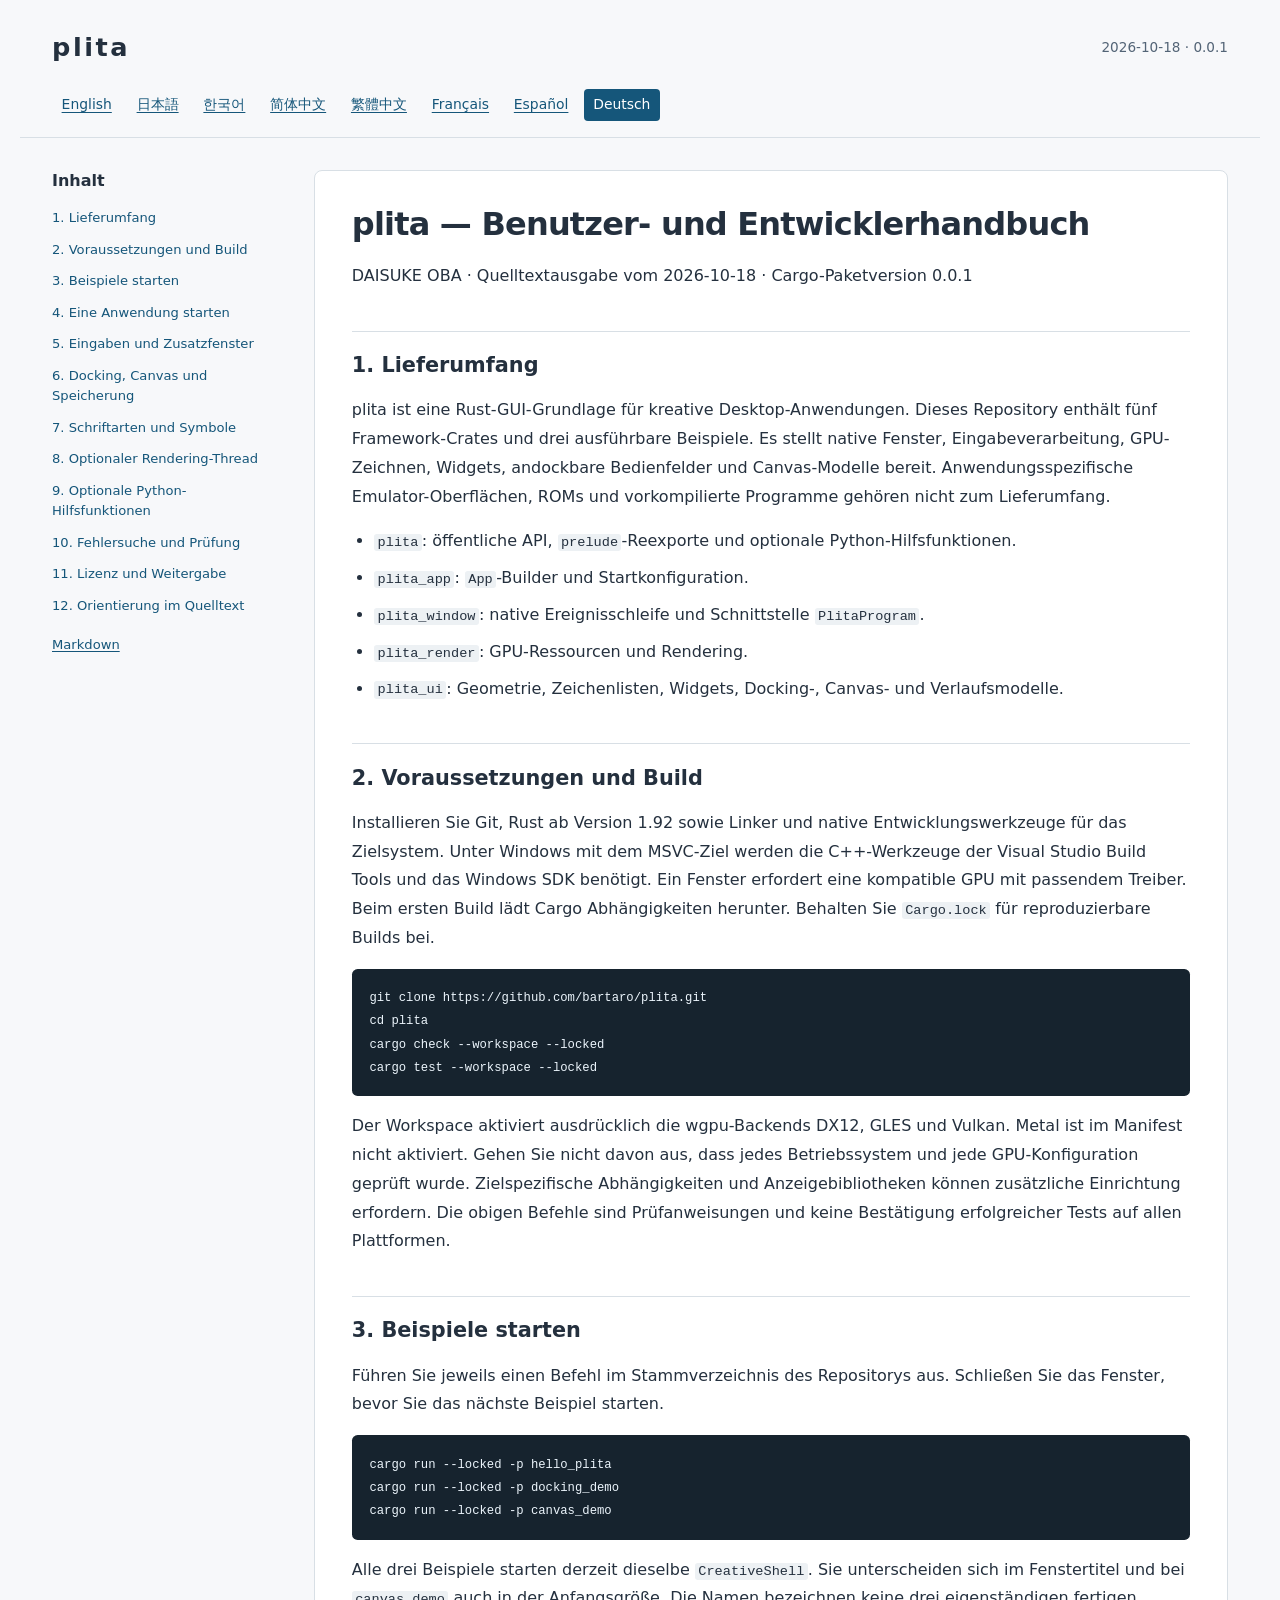
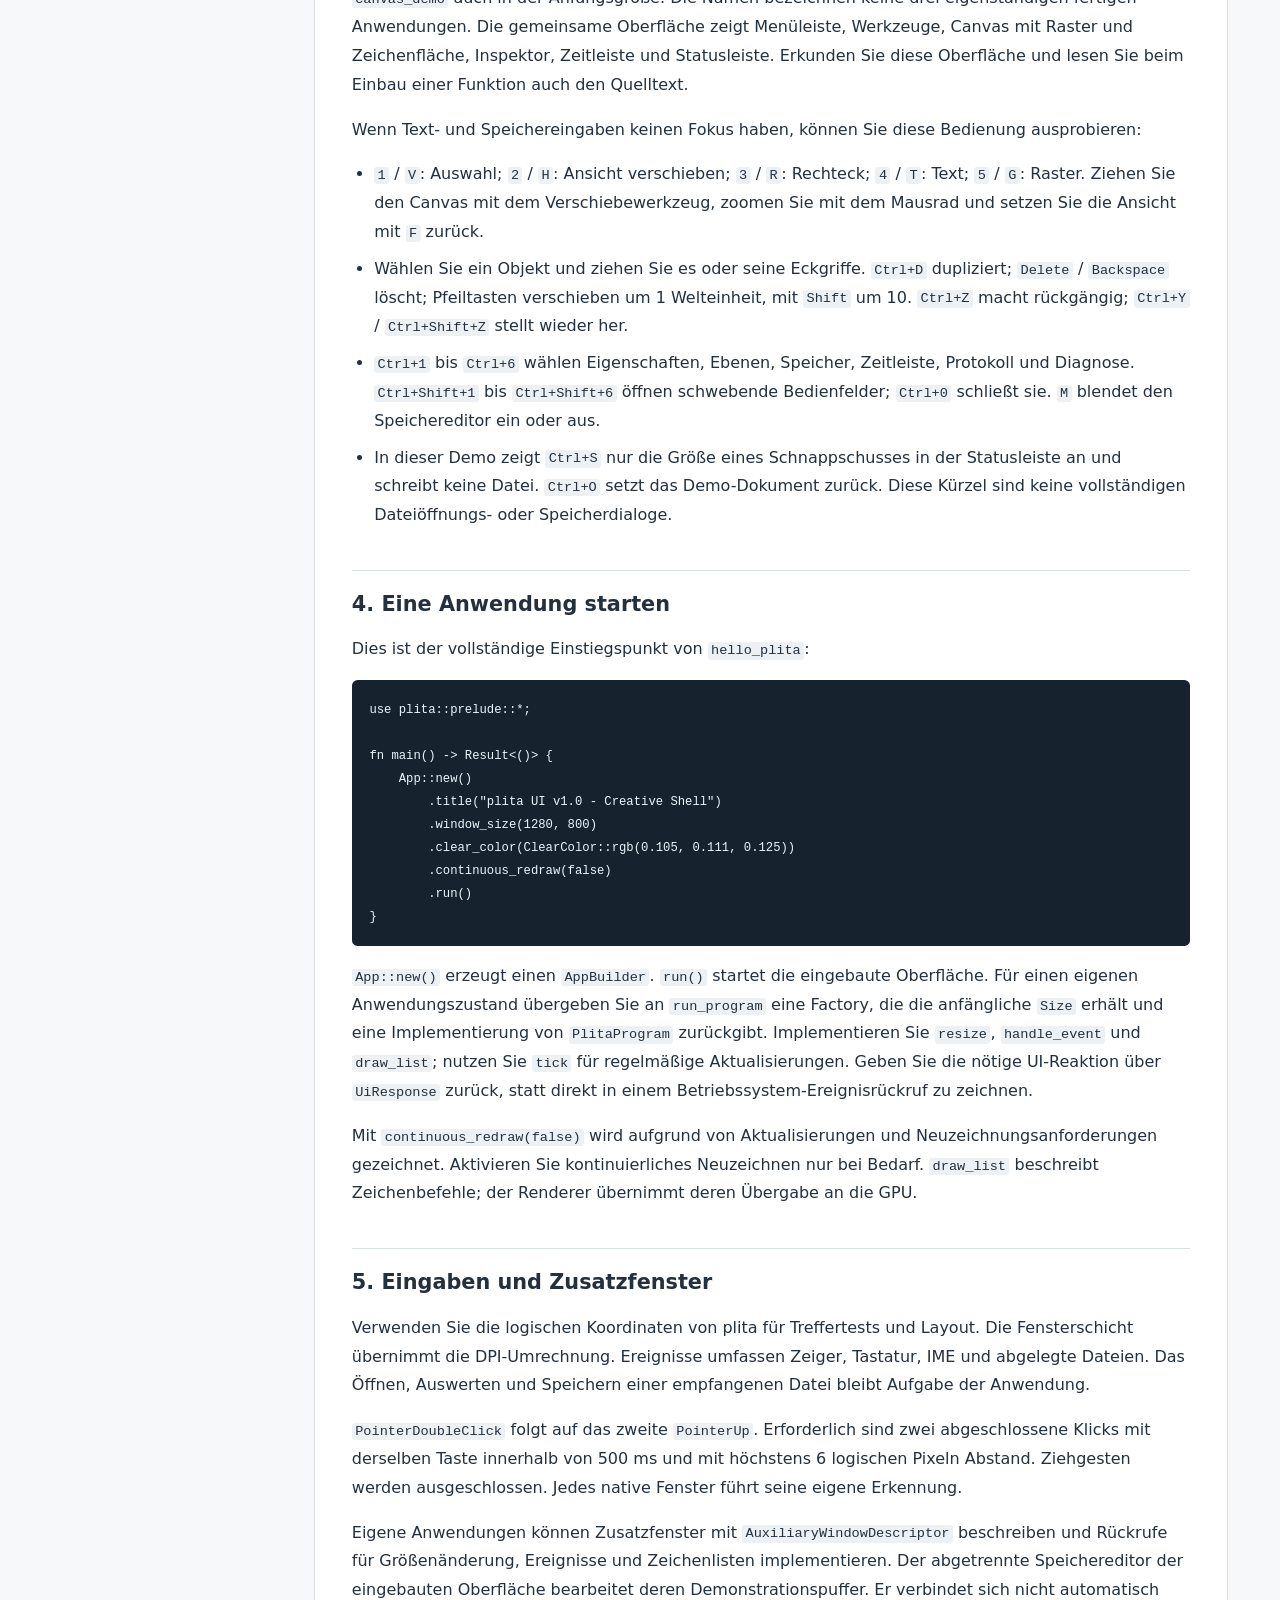
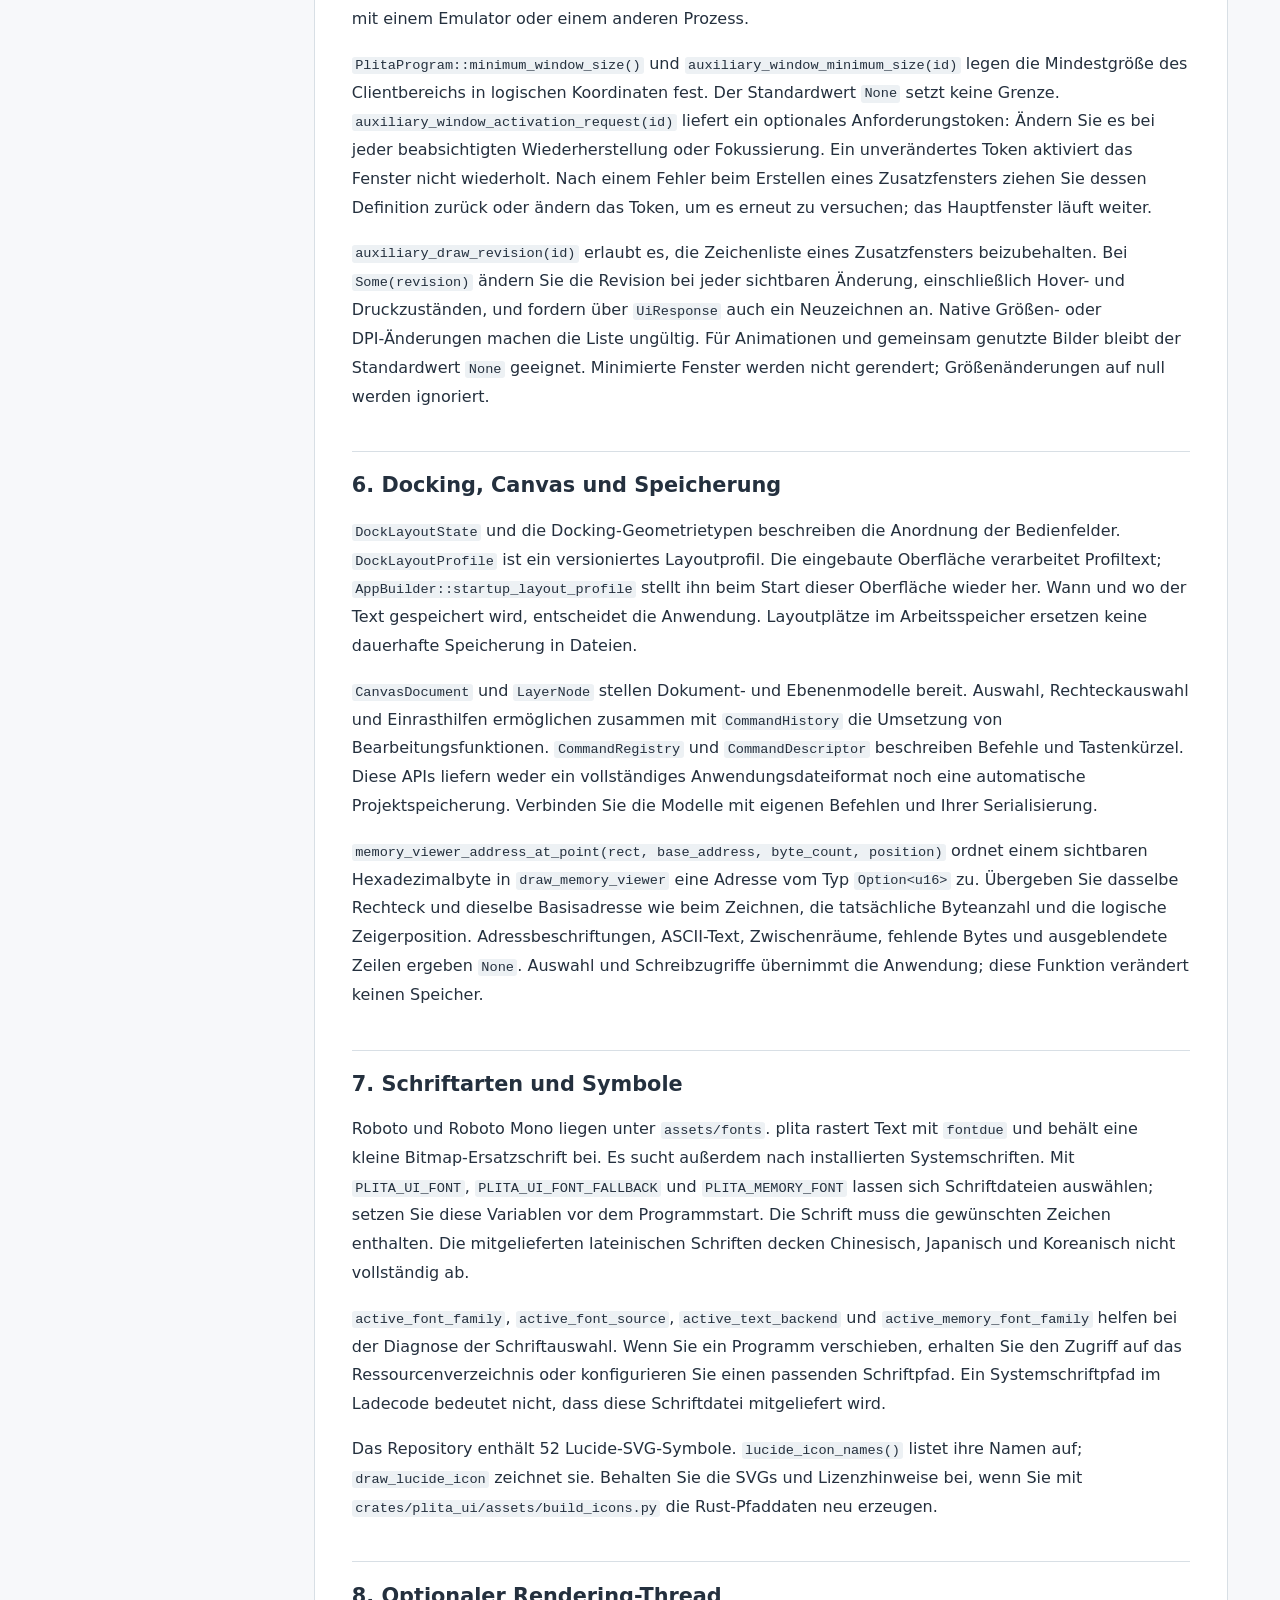
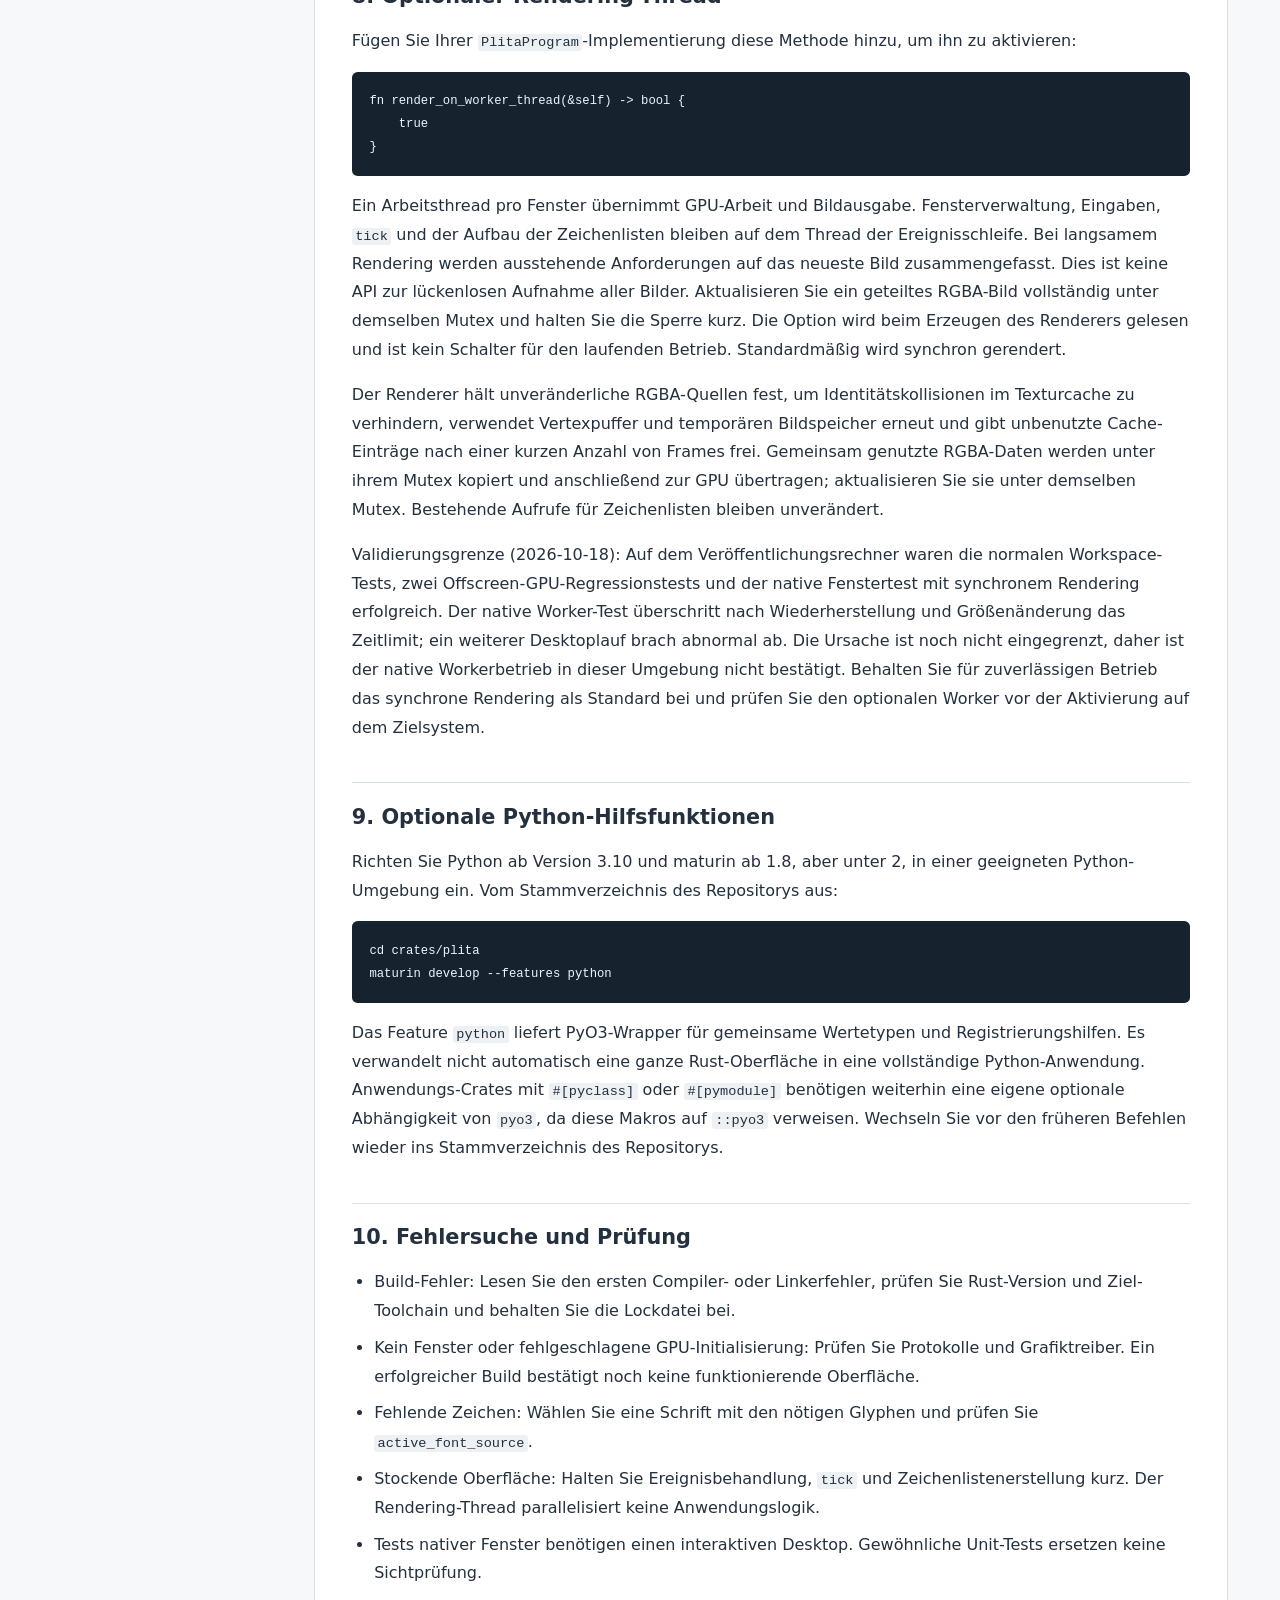
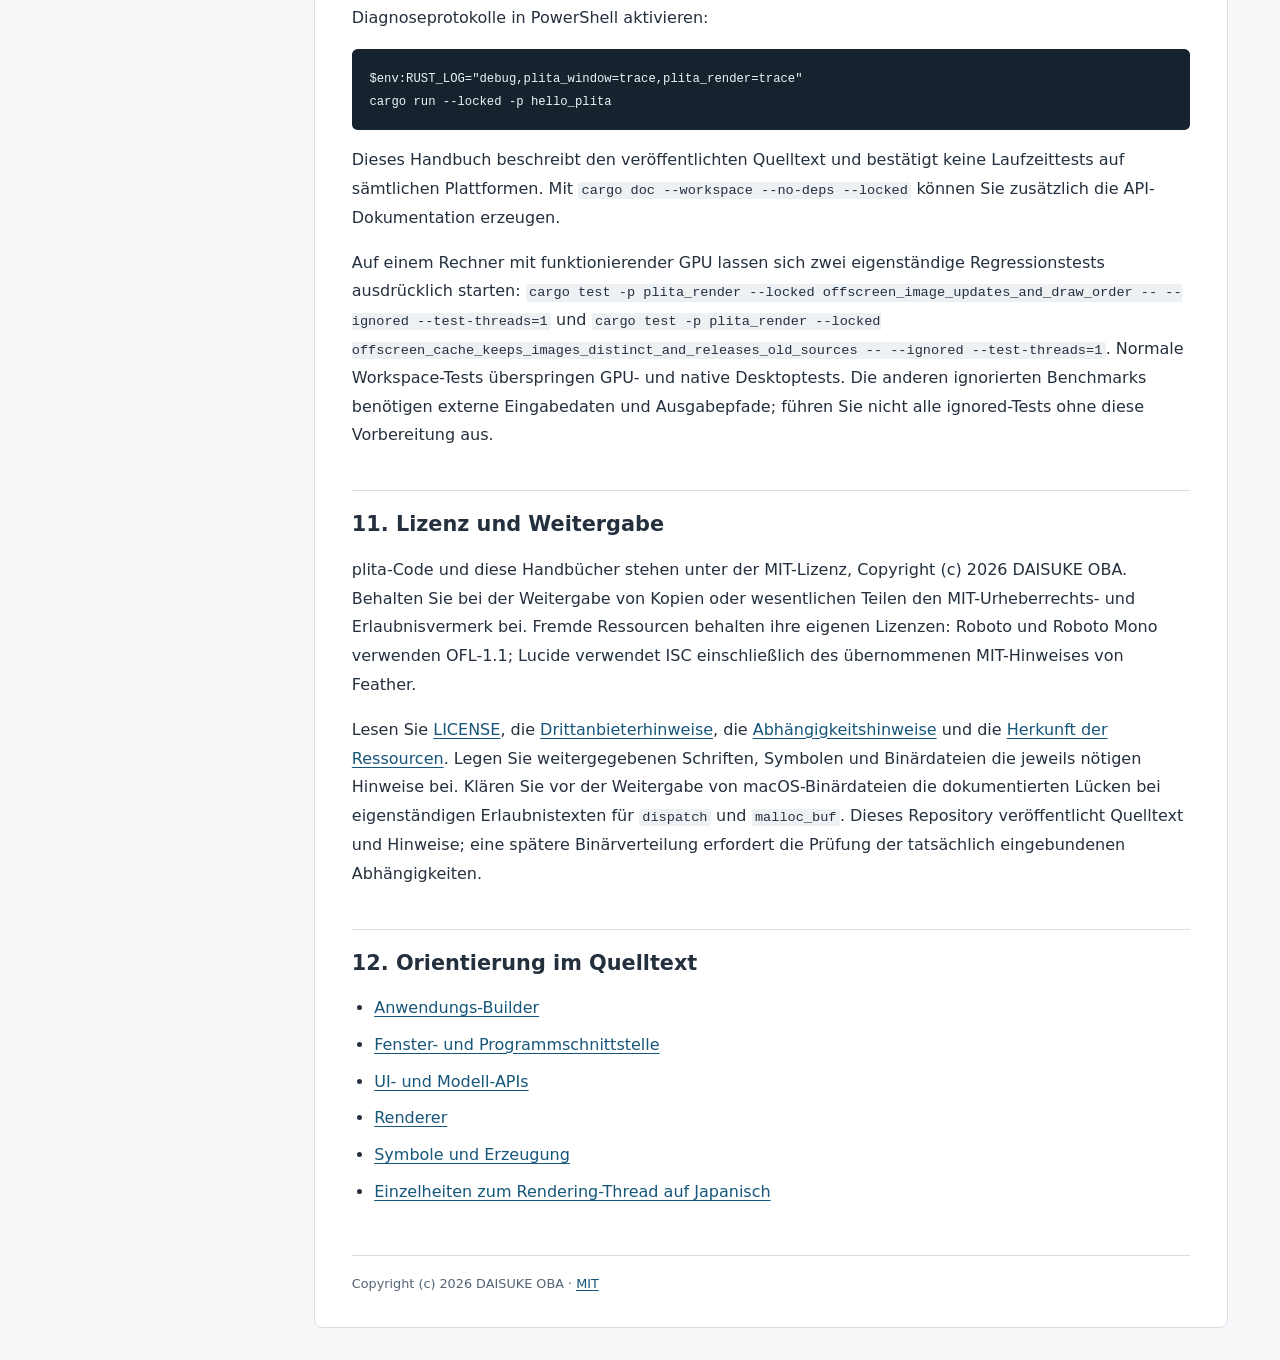
==== commit 66901246: "Sync renderer and window updates with eight-language manuals" ====
--- a/docs/manual/de.html
+++ b/docs/manual/de.html
@@ -9,10 +9,10 @@
 </head>
 <body>
 <a class="skip" href="#main">Zum Inhalt</a>
-<header><a class="brand" href="index.html">plita</a><span>2026-10-11 · 0.0.1</span></header>
+<header><a class="brand" href="index.html">plita</a><span>2026-10-18 · 0.0.1</span></header>
 <nav class="languages" aria-label="Language"><a href="en.html" lang="en" hreflang="en">English</a> <a href="ja.html" lang="ja" hreflang="ja">日本語</a> <a href="ko.html" lang="ko" hreflang="ko">한국어</a> <a href="zh-CN.html" lang="zh-CN" hreflang="zh-CN">简体中文</a> <a href="zh-TW.html" lang="zh-TW" hreflang="zh-TW">繁體中文</a> <a href="fr.html" lang="fr" hreflang="fr">Français</a> <a href="es.html" lang="es" hreflang="es">Español</a> <a href="de.html" lang="de" hreflang="de" aria-current="page">Deutsch</a></nav>
 <div class="layout"><aside><nav aria-label="Inhalt"><h2>Inhalt</h2><a href="#section-1">1. Lieferumfang</a><a href="#section-2">2. Voraussetzungen und Build</a><a href="#section-3">3. Beispiele starten</a><a href="#section-4">4. Eine Anwendung starten</a><a href="#section-5">5. Eingaben und Zusatzfenster</a><a href="#section-6">6. Docking, Canvas und Speicherung</a><a href="#section-7">7. Schriftarten und Symbole</a><a href="#section-8">8. Optionaler Rendering-Thread</a><a href="#section-9">9. Optionale Python-Hilfsfunktionen</a><a href="#section-10">10. Fehlersuche und Prüfung</a><a href="#section-11">11. Lizenz und Weitergabe</a><a href="#section-12">12. Orientierung im Quelltext</a></nav><p><a href="de.md">Markdown</a></p></aside><main id="main"><h1>plita — Benutzer- und Entwicklerhandbuch</h1>
-<p>DAISUKE OBA · Quelltextausgabe vom 2026-10-11 · Cargo-Paketversion 0.0.1</p>
+<p>DAISUKE OBA · Quelltextausgabe vom 2026-10-18 · Cargo-Paketversion 0.0.1</p>
 <h2 id="section-1">1. Lieferumfang</h2>
 <p>plita ist eine Rust-GUI-Grundlage für kreative Desktop-Anwendungen. Dieses Repository enthält fünf Framework-Crates und drei ausführbare Beispiele. Es stellt native Fenster, Eingabeverarbeitung, GPU-Zeichnen, Widgets, andockbare Bedienfelder und Canvas-Modelle bereit. Anwendungsspezifische Emulator-Oberflächen, ROMs und vorkompilierte Programme gehören nicht zum Lieferumfang.</p>
 <ul>
@@ -63,9 +63,12 @@
 <p>Verwenden Sie die logischen Koordinaten von plita für Treffertests und Layout. Die Fensterschicht übernimmt die DPI-Umrechnung. Ereignisse umfassen Zeiger, Tastatur, IME und abgelegte Dateien. Das Öffnen, Auswerten und Speichern einer empfangenen Datei bleibt Aufgabe der Anwendung.</p>
 <p><code>PointerDoubleClick</code> folgt auf das zweite <code>PointerUp</code>. Erforderlich sind zwei abgeschlossene Klicks mit derselben Taste innerhalb von 500 ms und mit höchstens 6 logischen Pixeln Abstand. Ziehgesten werden ausgeschlossen. Jedes native Fenster führt seine eigene Erkennung.</p>
 <p>Eigene Anwendungen können Zusatzfenster mit <code>AuxiliaryWindowDescriptor</code> beschreiben und Rückrufe für Größenänderung, Ereignisse und Zeichenlisten implementieren. Der abgetrennte Speichereditor der eingebauten Oberfläche bearbeitet deren Demonstrationspuffer. Er verbindet sich nicht automatisch mit einem Emulator oder einem anderen Prozess.</p>
+<p><code>PlitaProgram::minimum_window_size()</code> und <code>auxiliary_window_minimum_size(id)</code> legen die Mindestgröße des Clientbereichs in logischen Koordinaten fest. Der Standardwert <code>None</code> setzt keine Grenze. <code>auxiliary_window_activation_request(id)</code> liefert ein optionales Anforderungstoken: Ändern Sie es bei jeder beabsichtigten Wiederherstellung oder Fokussierung. Ein unverändertes Token aktiviert das Fenster nicht wiederholt. Nach einem Fehler beim Erstellen eines Zusatzfensters ziehen Sie dessen Definition zurück oder ändern das Token, um es erneut zu versuchen; das Hauptfenster läuft weiter.</p>
+<p><code>auxiliary_draw_revision(id)</code> erlaubt es, die Zeichenliste eines Zusatzfensters beizubehalten. Bei <code>Some(revision)</code> ändern Sie die Revision bei jeder sichtbaren Änderung, einschließlich Hover- und Druckzuständen, und fordern über <code>UiResponse</code> auch ein Neuzeichnen an. Native Größen- oder DPI-Änderungen machen die Liste ungültig. Für Animationen und gemeinsam genutzte Bilder bleibt der Standardwert <code>None</code> geeignet. Minimierte Fenster werden nicht gerendert; Größenänderungen auf null werden ignoriert.</p>
 <h2 id="section-6">6. Docking, Canvas und Speicherung</h2>
 <p><code>DockLayoutState</code> und die Docking-Geometrietypen beschreiben die Anordnung der Bedienfelder. <code>DockLayoutProfile</code> ist ein versioniertes Layoutprofil. Die eingebaute Oberfläche verarbeitet Profiltext; <code>AppBuilder::startup_layout_profile</code> stellt ihn beim Start dieser Oberfläche wieder her. Wann und wo der Text gespeichert wird, entscheidet die Anwendung. Layoutplätze im Arbeitsspeicher ersetzen keine dauerhafte Speicherung in Dateien.</p>
 <p><code>CanvasDocument</code> und <code>LayerNode</code> stellen Dokument- und Ebenenmodelle bereit. Auswahl, Rechteckauswahl und Einrasthilfen ermöglichen zusammen mit <code>CommandHistory</code> die Umsetzung von Bearbeitungsfunktionen. <code>CommandRegistry</code> und <code>CommandDescriptor</code> beschreiben Befehle und Tastenkürzel. Diese APIs liefern weder ein vollständiges Anwendungsdateiformat noch eine automatische Projektspeicherung. Verbinden Sie die Modelle mit eigenen Befehlen und Ihrer Serialisierung.</p>
+<p><code>memory_viewer_address_at_point(rect, base_address, byte_count, position)</code> ordnet einem sichtbaren Hexadezimalbyte in <code>draw_memory_viewer</code> eine Adresse vom Typ <code>Option&lt;u16&gt;</code> zu. Übergeben Sie dasselbe Rechteck und dieselbe Basisadresse wie beim Zeichnen, die tatsächliche Byteanzahl und die logische Zeigerposition. Adressbeschriftungen, ASCII-Text, Zwischenräume, fehlende Bytes und ausgeblendete Zeilen ergeben <code>None</code>. Auswahl und Schreibzugriffe übernimmt die Anwendung; diese Funktion verändert keinen Speicher.</p>
 <h2 id="section-7">7. Schriftarten und Symbole</h2>
 <p>Roboto und Roboto Mono liegen unter <code>assets/fonts</code>. plita rastert Text mit <code>fontdue</code> und behält eine kleine Bitmap-Ersatzschrift bei. Es sucht außerdem nach installierten Systemschriften. Mit <code>PLITA_UI_FONT</code>, <code>PLITA_UI_FONT_FALLBACK</code> und <code>PLITA_MEMORY_FONT</code> lassen sich Schriftdateien auswählen; setzen Sie diese Variablen vor dem Programmstart. Die Schrift muss die gewünschten Zeichen enthalten. Die mitgelieferten lateinischen Schriften decken Chinesisch, Japanisch und Koreanisch nicht vollständig ab.</p>
 <p><code>active_font_family</code>, <code>active_font_source</code>, <code>active_text_backend</code> und <code>active_memory_font_family</code> helfen bei der Diagnose der Schriftauswahl. Wenn Sie ein Programm verschieben, erhalten Sie den Zugriff auf das Ressourcenverzeichnis oder konfigurieren Sie einen passenden Schriftpfad. Ein Systemschriftpfad im Ladecode bedeutet nicht, dass diese Schriftdatei mitgeliefert wird.</p>
@@ -77,6 +80,8 @@
 }
 </code></pre>
 <p>Ein Arbeitsthread pro Fenster übernimmt GPU-Arbeit und Bildausgabe. Fensterverwaltung, Eingaben, <code>tick</code> und der Aufbau der Zeichenlisten bleiben auf dem Thread der Ereignisschleife. Bei langsamem Rendering werden ausstehende Anforderungen auf das neueste Bild zusammengefasst. Dies ist keine API zur lückenlosen Aufnahme aller Bilder. Aktualisieren Sie ein geteiltes RGBA-Bild vollständig unter demselben Mutex und halten Sie die Sperre kurz. Die Option wird beim Erzeugen des Renderers gelesen und ist kein Schalter für den laufenden Betrieb. Standardmäßig wird synchron gerendert.</p>
+<p>Der Renderer hält unveränderliche RGBA-Quellen fest, um Identitätskollisionen im Texturcache zu verhindern, verwendet Vertexpuffer und temporären Bildspeicher erneut und gibt unbenutzte Cache-Einträge nach einer kurzen Anzahl von Frames frei. Gemeinsam genutzte RGBA-Daten werden unter ihrem Mutex kopiert und anschließend zur GPU übertragen; aktualisieren Sie sie unter demselben Mutex. Bestehende Aufrufe für Zeichenlisten bleiben unverändert.</p>
+<p>Validierungsgrenze (2026-10-18): Auf dem Veröffentlichungsrechner waren die normalen Workspace-Tests, zwei Offscreen-GPU-Regressionstests und der native Fenstertest mit synchronem Rendering erfolgreich. Der native Worker-Test überschritt nach Wiederherstellung und Größenänderung das Zeitlimit; ein weiterer Desktoplauf brach abnormal ab. Die Ursache ist noch nicht eingegrenzt, daher ist der native Workerbetrieb in dieser Umgebung nicht bestätigt. Behalten Sie für zuverlässigen Betrieb das synchrone Rendering als Standard bei und prüfen Sie den optionalen Worker vor der Aktivierung auf dem Zielsystem.</p>
 <h2 id="section-9">9. Optionale Python-Hilfsfunktionen</h2>
 <p>Richten Sie Python ab Version 3.10 und maturin ab 1.8, aber unter 2, in einer geeigneten Python-Umgebung ein. Vom Stammverzeichnis des Repositorys aus:</p>
 <pre><code class="language-powershell">cd crates/plita
@@ -96,6 +101,7 @@
 cargo run --locked -p hello_plita
 </code></pre>
 <p>Dieses Handbuch beschreibt den veröffentlichten Quelltext und bestätigt keine Laufzeittests auf sämtlichen Plattformen. Mit <code>cargo doc --workspace --no-deps --locked</code> können Sie zusätzlich die API-Dokumentation erzeugen.</p>
+<p>Auf einem Rechner mit funktionierender GPU lassen sich zwei eigenständige Regressionstests ausdrücklich starten: <code>cargo test -p plita_render --locked offscreen_image_updates_and_draw_order -- --ignored --test-threads=1</code> und <code>cargo test -p plita_render --locked offscreen_cache_keeps_images_distinct_and_releases_old_sources -- --ignored --test-threads=1</code>. Normale Workspace-Tests überspringen GPU- und native Desktoptests. Die anderen ignorierten Benchmarks benötigen externe Eingabedaten und Ausgabepfade; führen Sie nicht alle ignored-Tests ohne diese Vorbereitung aus.</p>
 <h2 id="section-11">11. Lizenz und Weitergabe</h2>
 <p>plita-Code und diese Handbücher stehen unter der MIT-Lizenz, Copyright (c) 2026 DAISUKE OBA. Behalten Sie bei der Weitergabe von Kopien oder wesentlichen Teilen den MIT-Urheberrechts- und Erlaubnisvermerk bei. Fremde Ressourcen behalten ihre eigenen Lizenzen: Roboto und Roboto Mono verwenden OFL-1.1; Lucide verwendet ISC einschließlich des übernommenen MIT-Hinweises von Feather.</p>
 <p>Lesen Sie <a href="../../LICENSE">LICENSE</a>, die <a href="../../THIRD_PARTY_NOTICES.md">Drittanbieterhinweise</a>, die <a href="../../licenses/DEPENDENCIES.md">Abhängigkeitshinweise</a> und die <a href="../../licenses/ASSET_PROVENANCE.json">Herkunft der Ressourcen</a>. Legen Sie weitergegebenen Schriften, Symbolen und Binärdateien die jeweils nötigen Hinweise bei. Klären Sie vor der Weitergabe von macOS-Binärdateien die dokumentierten Lücken bei eigenständigen Erlaubnistexten für <code>dispatch</code> und <code>malloc_buf</code>. Dieses Repository veröffentlicht Quelltext und Hinweise; eine spätere Binärverteilung erfordert die Prüfung der tatsächlich eingebundenen Abhängigkeiten.</p>
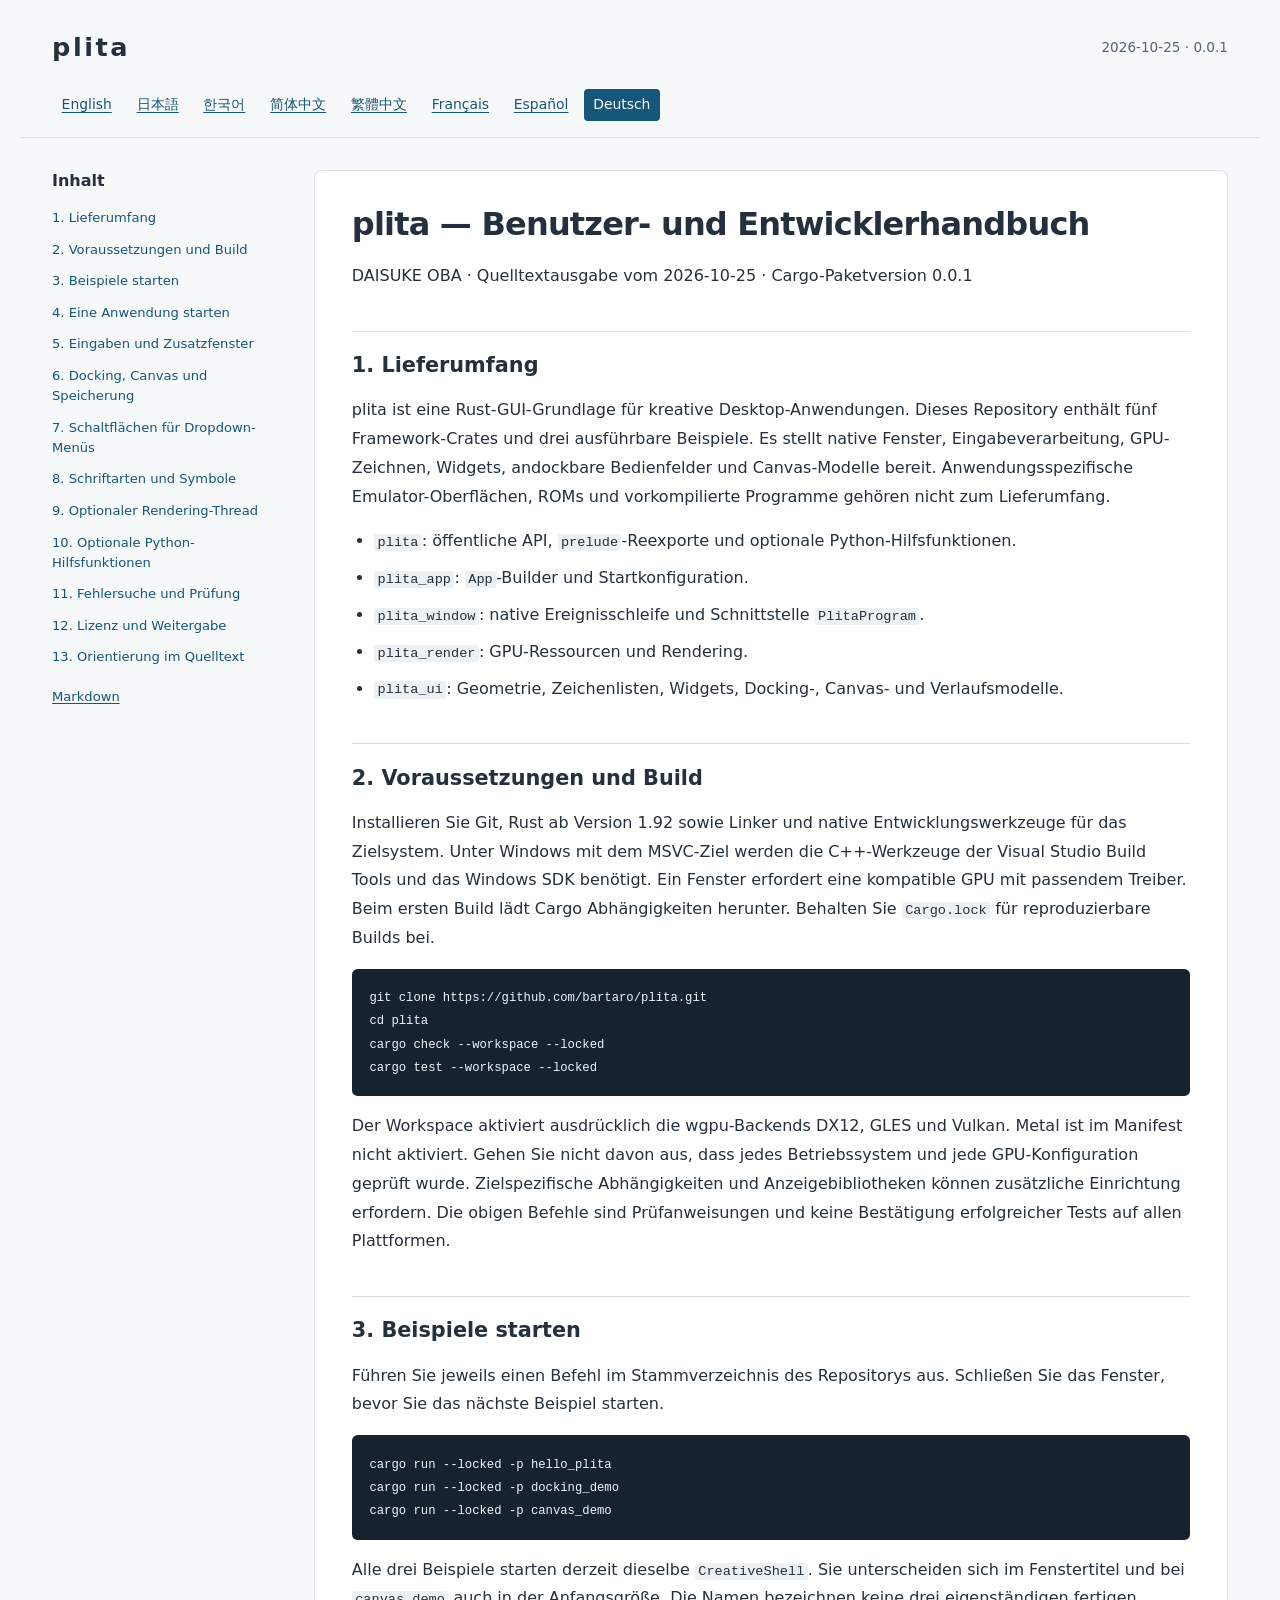
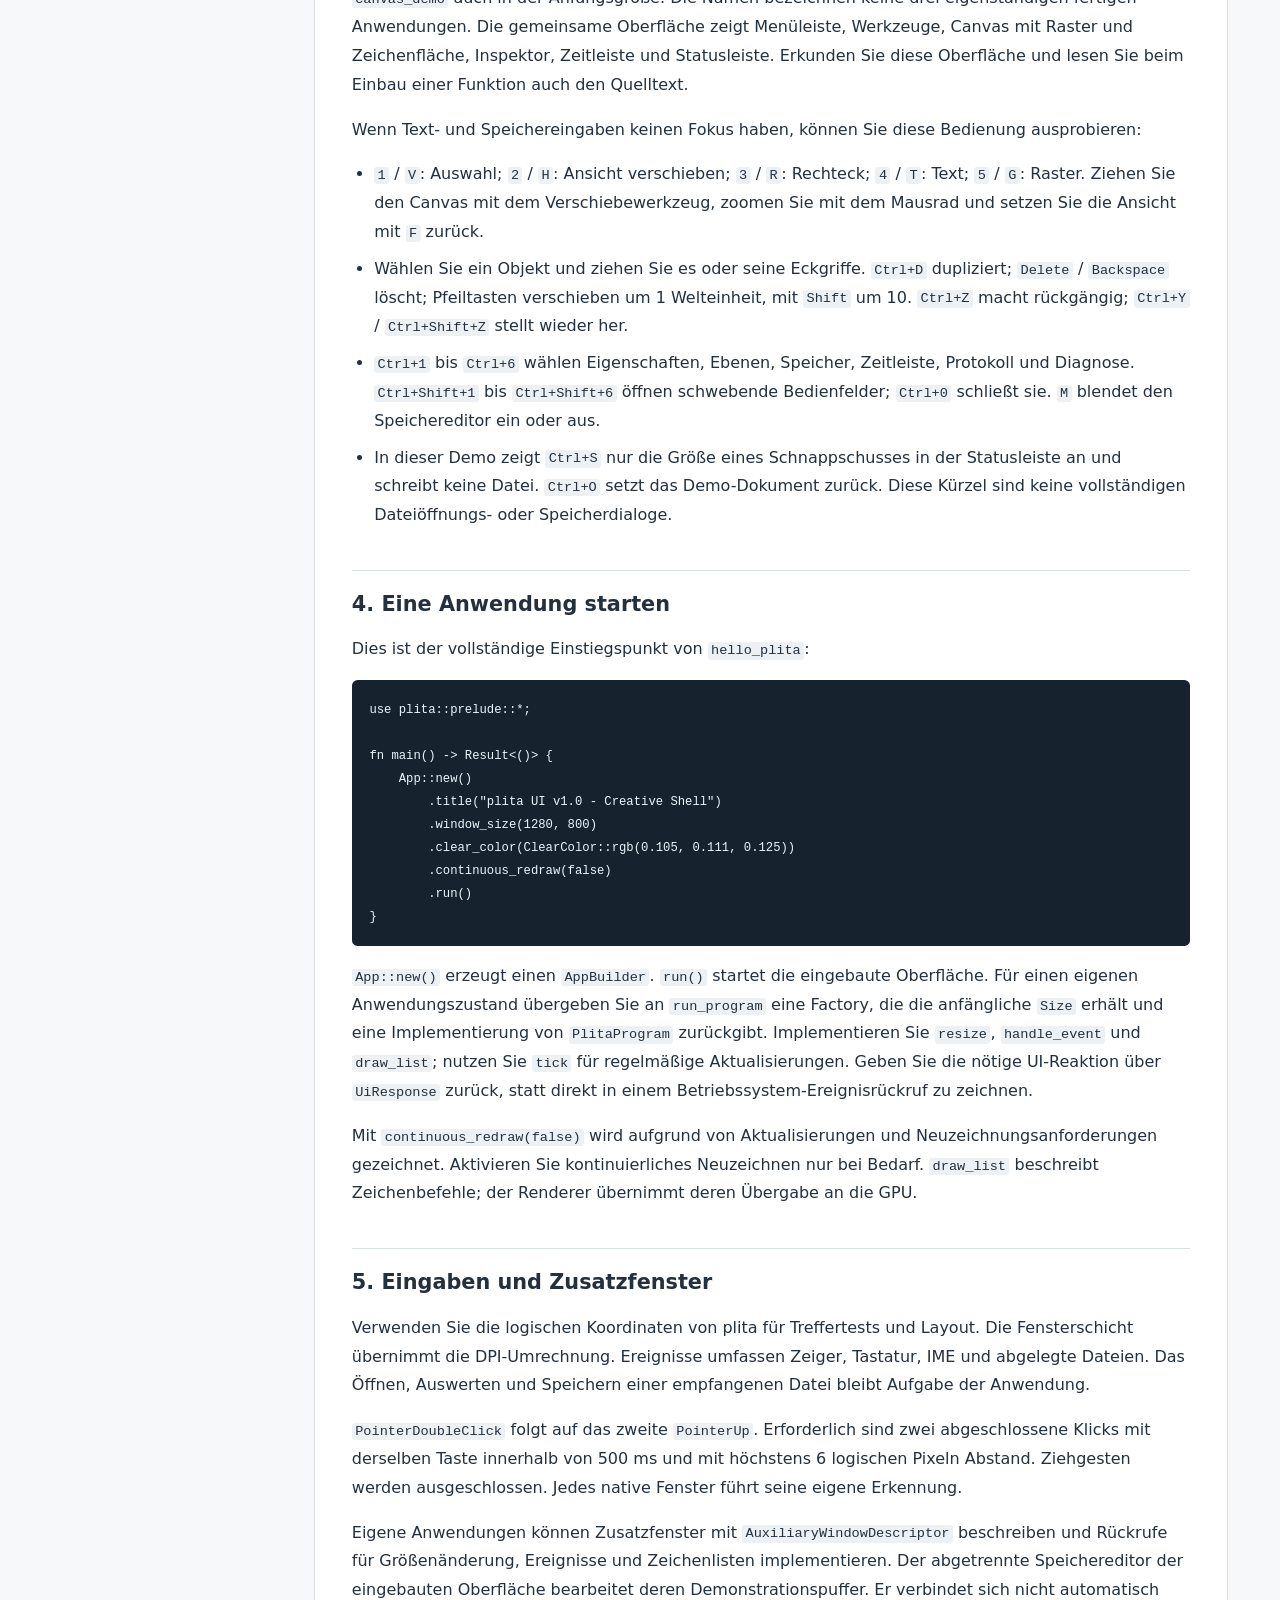
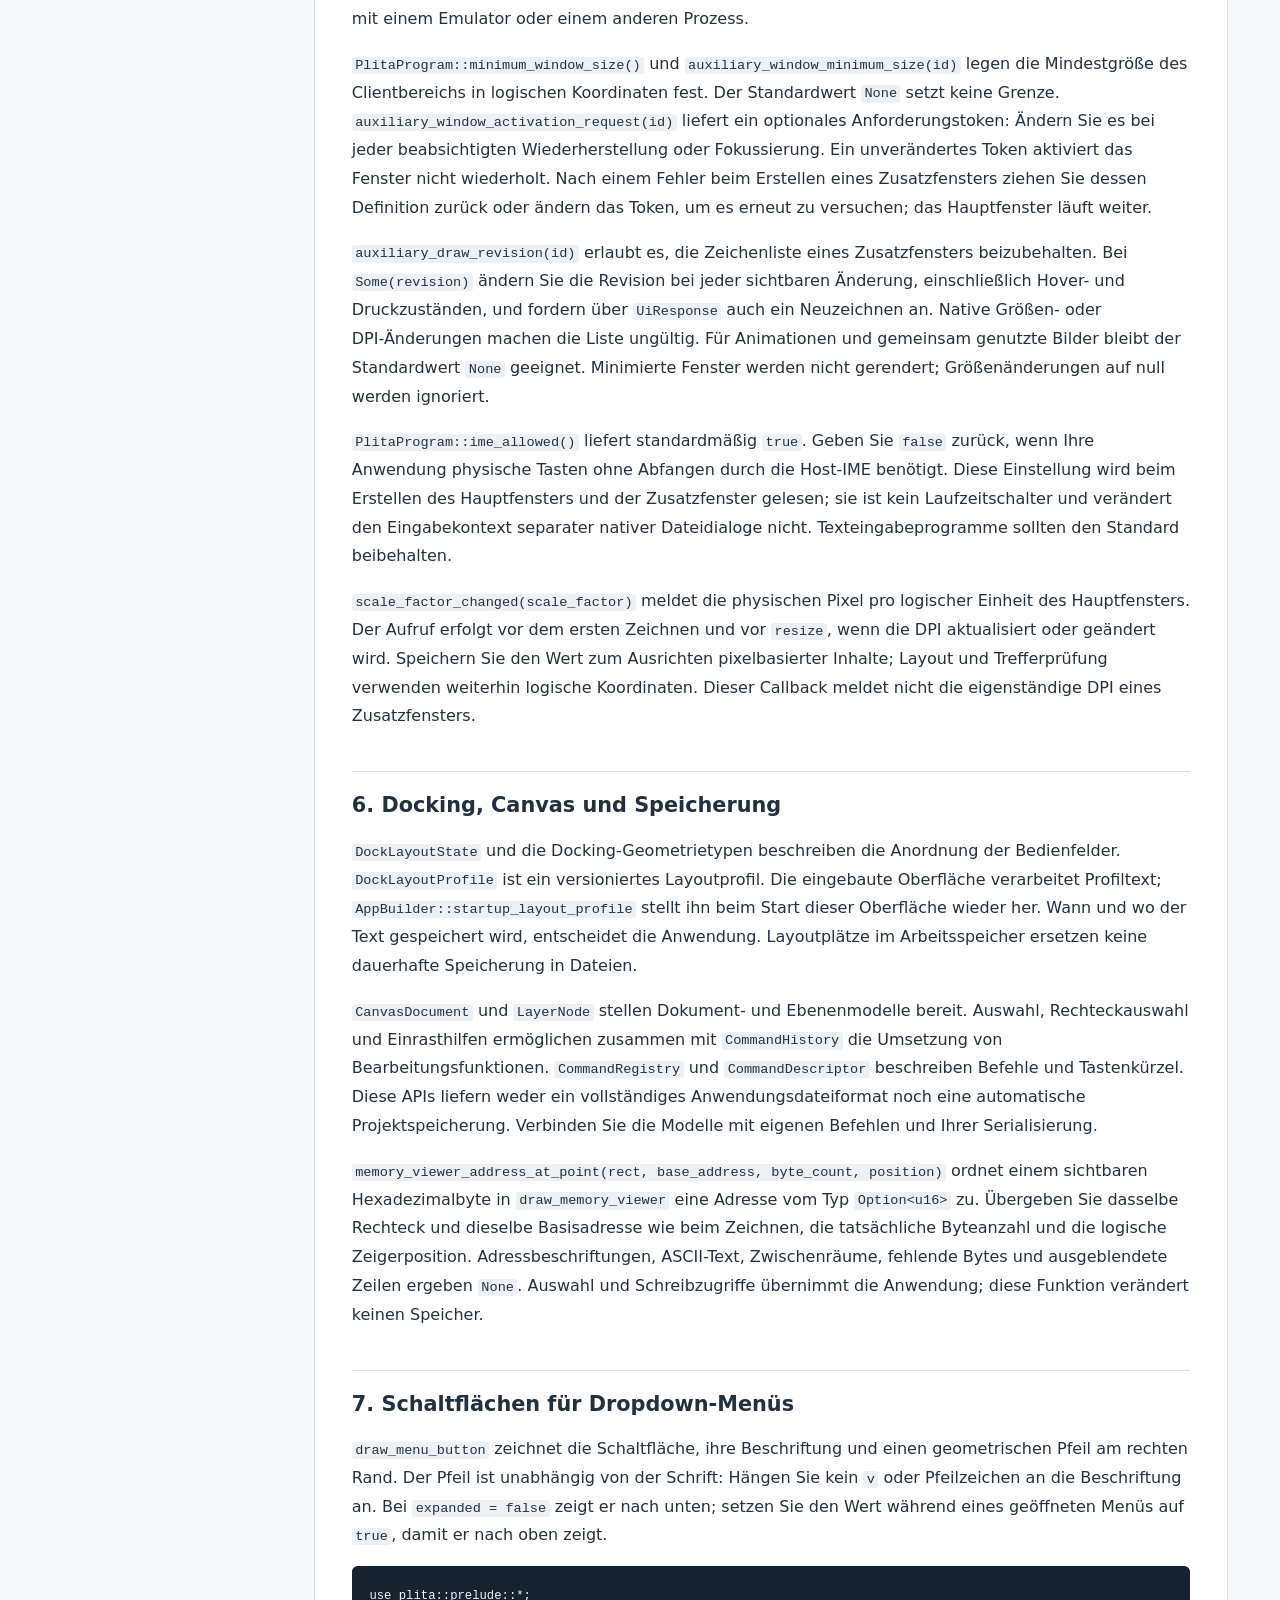
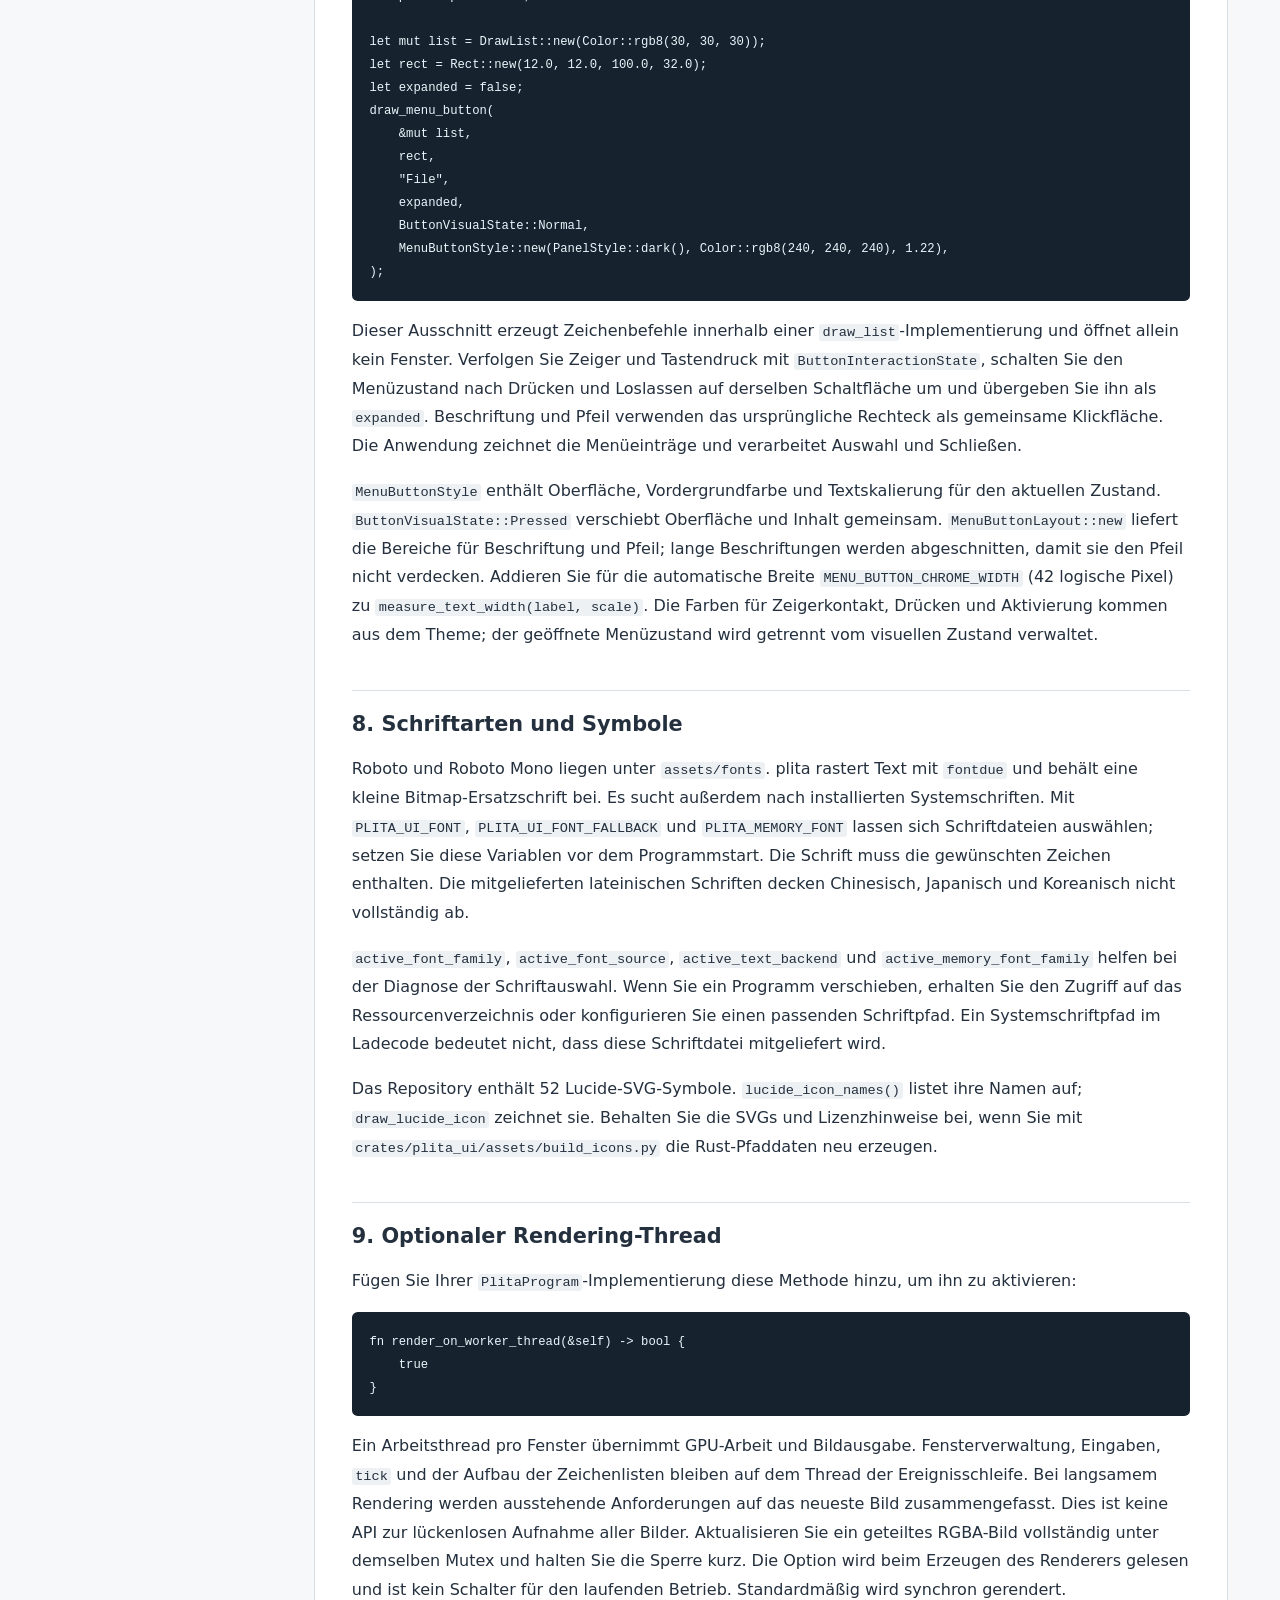
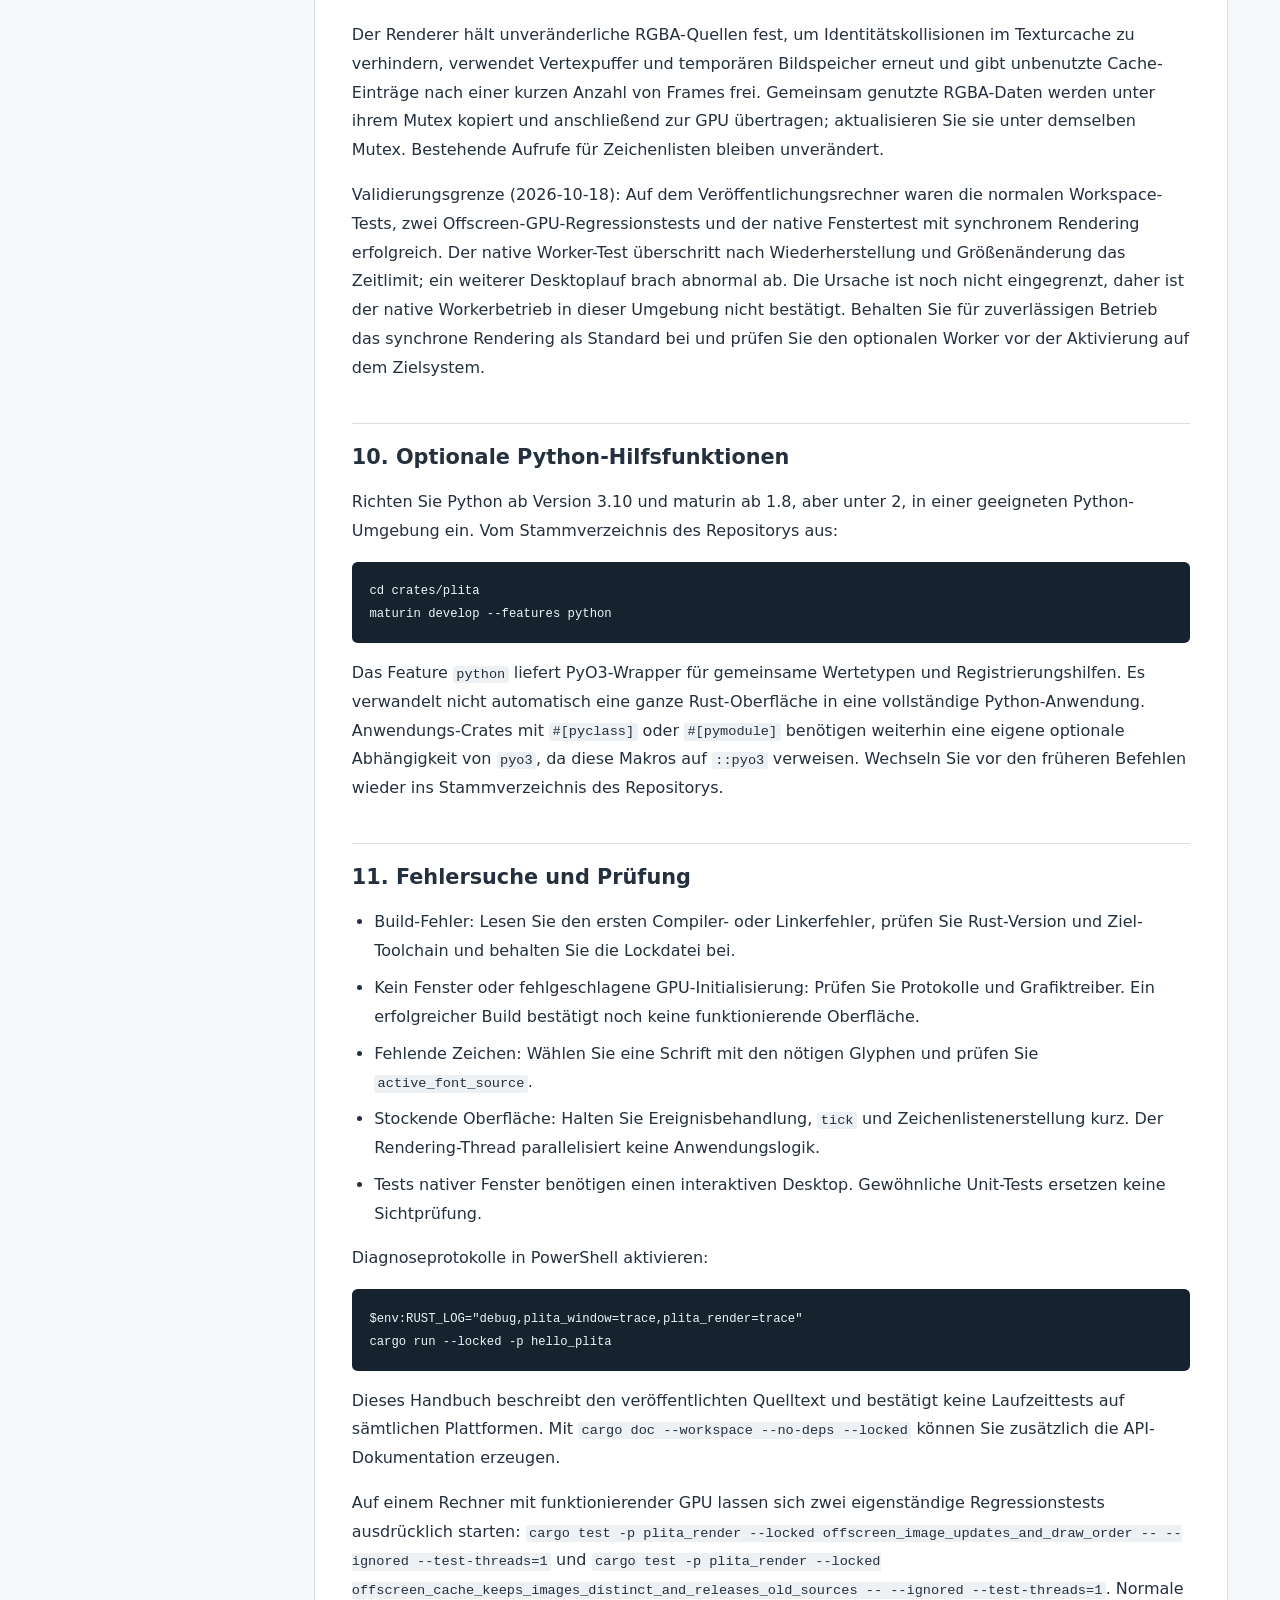
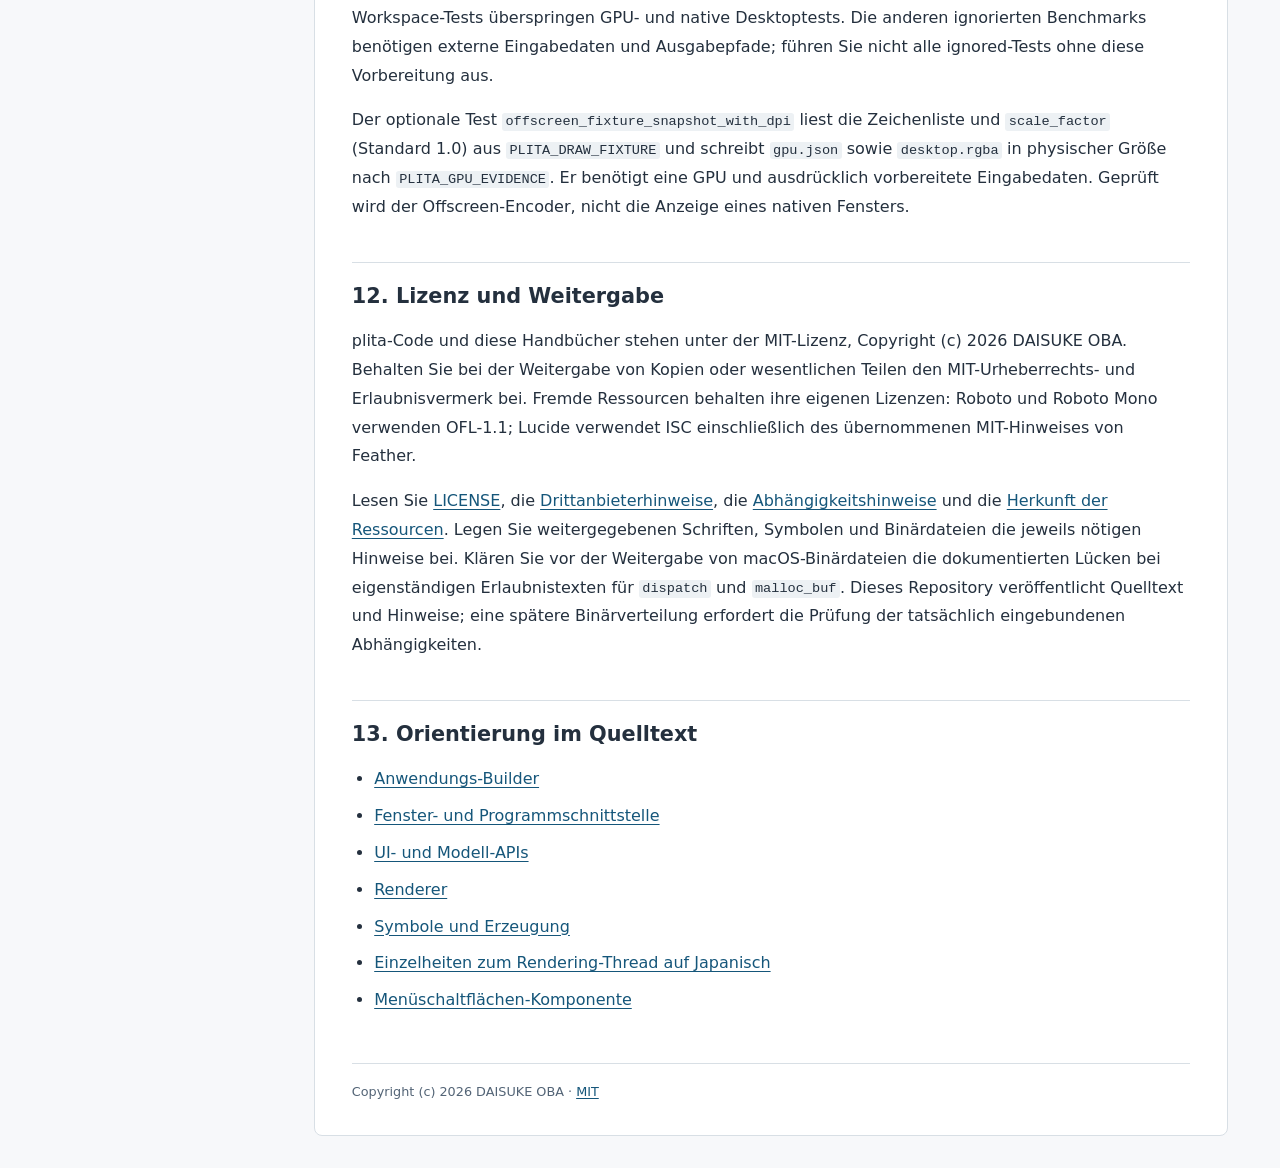
==== commit a5866163: "Add shared menu buttons and input APIs; refresh all manuals Provide geometric dropdown indicators wi" ====
--- a/docs/manual/de.html
+++ b/docs/manual/de.html
@@ -9,10 +9,10 @@
 </head>
 <body>
 <a class="skip" href="#main">Zum Inhalt</a>
-<header><a class="brand" href="index.html">plita</a><span>2026-10-18 · 0.0.1</span></header>
+<header><a class="brand" href="index.html">plita</a><span>2026-10-25 · 0.0.1</span></header>
 <nav class="languages" aria-label="Language"><a href="en.html" lang="en" hreflang="en">English</a> <a href="ja.html" lang="ja" hreflang="ja">日本語</a> <a href="ko.html" lang="ko" hreflang="ko">한국어</a> <a href="zh-CN.html" lang="zh-CN" hreflang="zh-CN">简体中文</a> <a href="zh-TW.html" lang="zh-TW" hreflang="zh-TW">繁體中文</a> <a href="fr.html" lang="fr" hreflang="fr">Français</a> <a href="es.html" lang="es" hreflang="es">Español</a> <a href="de.html" lang="de" hreflang="de" aria-current="page">Deutsch</a></nav>
-<div class="layout"><aside><nav aria-label="Inhalt"><h2>Inhalt</h2><a href="#section-1">1. Lieferumfang</a><a href="#section-2">2. Voraussetzungen und Build</a><a href="#section-3">3. Beispiele starten</a><a href="#section-4">4. Eine Anwendung starten</a><a href="#section-5">5. Eingaben und Zusatzfenster</a><a href="#section-6">6. Docking, Canvas und Speicherung</a><a href="#section-7">7. Schriftarten und Symbole</a><a href="#section-8">8. Optionaler Rendering-Thread</a><a href="#section-9">9. Optionale Python-Hilfsfunktionen</a><a href="#section-10">10. Fehlersuche und Prüfung</a><a href="#section-11">11. Lizenz und Weitergabe</a><a href="#section-12">12. Orientierung im Quelltext</a></nav><p><a href="de.md">Markdown</a></p></aside><main id="main"><h1>plita — Benutzer- und Entwicklerhandbuch</h1>
-<p>DAISUKE OBA · Quelltextausgabe vom 2026-10-18 · Cargo-Paketversion 0.0.1</p>
+<div class="layout"><aside><nav aria-label="Inhalt"><h2>Inhalt</h2><a href="#section-1">1. Lieferumfang</a><a href="#section-2">2. Voraussetzungen und Build</a><a href="#section-3">3. Beispiele starten</a><a href="#section-4">4. Eine Anwendung starten</a><a href="#section-5">5. Eingaben und Zusatzfenster</a><a href="#section-6">6. Docking, Canvas und Speicherung</a><a href="#section-7">7. Schaltflächen für Dropdown-Menüs</a><a href="#section-8">8. Schriftarten und Symbole</a><a href="#section-9">9. Optionaler Rendering-Thread</a><a href="#section-10">10. Optionale Python-Hilfsfunktionen</a><a href="#section-11">11. Fehlersuche und Prüfung</a><a href="#section-12">12. Lizenz und Weitergabe</a><a href="#section-13">13. Orientierung im Quelltext</a></nav><p><a href="de.md">Markdown</a></p></aside><main id="main"><h1>plita — Benutzer- und Entwicklerhandbuch</h1>
+<p>DAISUKE OBA · Quelltextausgabe vom 2026-10-25 · Cargo-Paketversion 0.0.1</p>
 <h2 id="section-1">1. Lieferumfang</h2>
 <p>plita ist eine Rust-GUI-Grundlage für kreative Desktop-Anwendungen. Dieses Repository enthält fünf Framework-Crates und drei ausführbare Beispiele. Es stellt native Fenster, Eingabeverarbeitung, GPU-Zeichnen, Widgets, andockbare Bedienfelder und Canvas-Modelle bereit. Anwendungsspezifische Emulator-Oberflächen, ROMs und vorkompilierte Programme gehören nicht zum Lieferumfang.</p>
 <ul>
@@ -65,15 +65,35 @@
 <p>Eigene Anwendungen können Zusatzfenster mit <code>AuxiliaryWindowDescriptor</code> beschreiben und Rückrufe für Größenänderung, Ereignisse und Zeichenlisten implementieren. Der abgetrennte Speichereditor der eingebauten Oberfläche bearbeitet deren Demonstrationspuffer. Er verbindet sich nicht automatisch mit einem Emulator oder einem anderen Prozess.</p>
 <p><code>PlitaProgram::minimum_window_size()</code> und <code>auxiliary_window_minimum_size(id)</code> legen die Mindestgröße des Clientbereichs in logischen Koordinaten fest. Der Standardwert <code>None</code> setzt keine Grenze. <code>auxiliary_window_activation_request(id)</code> liefert ein optionales Anforderungstoken: Ändern Sie es bei jeder beabsichtigten Wiederherstellung oder Fokussierung. Ein unverändertes Token aktiviert das Fenster nicht wiederholt. Nach einem Fehler beim Erstellen eines Zusatzfensters ziehen Sie dessen Definition zurück oder ändern das Token, um es erneut zu versuchen; das Hauptfenster läuft weiter.</p>
 <p><code>auxiliary_draw_revision(id)</code> erlaubt es, die Zeichenliste eines Zusatzfensters beizubehalten. Bei <code>Some(revision)</code> ändern Sie die Revision bei jeder sichtbaren Änderung, einschließlich Hover- und Druckzuständen, und fordern über <code>UiResponse</code> auch ein Neuzeichnen an. Native Größen- oder DPI-Änderungen machen die Liste ungültig. Für Animationen und gemeinsam genutzte Bilder bleibt der Standardwert <code>None</code> geeignet. Minimierte Fenster werden nicht gerendert; Größenänderungen auf null werden ignoriert.</p>
+<p><code>PlitaProgram::ime_allowed()</code> liefert standardmäßig <code>true</code>. Geben Sie <code>false</code> zurück, wenn Ihre Anwendung physische Tasten ohne Abfangen durch die Host-IME benötigt. Diese Einstellung wird beim Erstellen des Hauptfensters und der Zusatzfenster gelesen; sie ist kein Laufzeitschalter und verändert den Eingabekontext separater nativer Dateidialoge nicht. Texteingabeprogramme sollten den Standard beibehalten.</p>
+<p><code>scale_factor_changed(scale_factor)</code> meldet die physischen Pixel pro logischer Einheit des Hauptfensters. Der Aufruf erfolgt vor dem ersten Zeichnen und vor <code>resize</code>, wenn die DPI aktualisiert oder geändert wird. Speichern Sie den Wert zum Ausrichten pixelbasierter Inhalte; Layout und Trefferprüfung verwenden weiterhin logische Koordinaten. Dieser Callback meldet nicht die eigenständige DPI eines Zusatzfensters.</p>
 <h2 id="section-6">6. Docking, Canvas und Speicherung</h2>
 <p><code>DockLayoutState</code> und die Docking-Geometrietypen beschreiben die Anordnung der Bedienfelder. <code>DockLayoutProfile</code> ist ein versioniertes Layoutprofil. Die eingebaute Oberfläche verarbeitet Profiltext; <code>AppBuilder::startup_layout_profile</code> stellt ihn beim Start dieser Oberfläche wieder her. Wann und wo der Text gespeichert wird, entscheidet die Anwendung. Layoutplätze im Arbeitsspeicher ersetzen keine dauerhafte Speicherung in Dateien.</p>
 <p><code>CanvasDocument</code> und <code>LayerNode</code> stellen Dokument- und Ebenenmodelle bereit. Auswahl, Rechteckauswahl und Einrasthilfen ermöglichen zusammen mit <code>CommandHistory</code> die Umsetzung von Bearbeitungsfunktionen. <code>CommandRegistry</code> und <code>CommandDescriptor</code> beschreiben Befehle und Tastenkürzel. Diese APIs liefern weder ein vollständiges Anwendungsdateiformat noch eine automatische Projektspeicherung. Verbinden Sie die Modelle mit eigenen Befehlen und Ihrer Serialisierung.</p>
 <p><code>memory_viewer_address_at_point(rect, base_address, byte_count, position)</code> ordnet einem sichtbaren Hexadezimalbyte in <code>draw_memory_viewer</code> eine Adresse vom Typ <code>Option&lt;u16&gt;</code> zu. Übergeben Sie dasselbe Rechteck und dieselbe Basisadresse wie beim Zeichnen, die tatsächliche Byteanzahl und die logische Zeigerposition. Adressbeschriftungen, ASCII-Text, Zwischenräume, fehlende Bytes und ausgeblendete Zeilen ergeben <code>None</code>. Auswahl und Schreibzugriffe übernimmt die Anwendung; diese Funktion verändert keinen Speicher.</p>
-<h2 id="section-7">7. Schriftarten und Symbole</h2>
+<h2 id="section-7">7. Schaltflächen für Dropdown-Menüs</h2>
+<p><code>draw_menu_button</code> zeichnet die Schaltfläche, ihre Beschriftung und einen geometrischen Pfeil am rechten Rand. Der Pfeil ist unabhängig von der Schrift: Hängen Sie kein <code>v</code> oder Pfeilzeichen an die Beschriftung an. Bei <code>expanded = false</code> zeigt er nach unten; setzen Sie den Wert während eines geöffneten Menüs auf <code>true</code>, damit er nach oben zeigt.</p>
+<pre><code class="language-rust">use plita::prelude::*;
+
+let mut list = DrawList::new(Color::rgb8(30, 30, 30));
+let rect = Rect::new(12.0, 12.0, 100.0, 32.0);
+let expanded = false;
+draw_menu_button(
+    &amp;mut list,
+    rect,
+    &quot;File&quot;,
+    expanded,
+    ButtonVisualState::Normal,
+    MenuButtonStyle::new(PanelStyle::dark(), Color::rgb8(240, 240, 240), 1.22),
+);
+</code></pre>
+<p>Dieser Ausschnitt erzeugt Zeichenbefehle innerhalb einer <code>draw_list</code>-Implementierung und öffnet allein kein Fenster. Verfolgen Sie Zeiger und Tastendruck mit <code>ButtonInteractionState</code>, schalten Sie den Menüzustand nach Drücken und Loslassen auf derselben Schaltfläche um und übergeben Sie ihn als <code>expanded</code>. Beschriftung und Pfeil verwenden das ursprüngliche Rechteck als gemeinsame Klickfläche. Die Anwendung zeichnet die Menüeinträge und verarbeitet Auswahl und Schließen.</p>
+<p><code>MenuButtonStyle</code> enthält Oberfläche, Vordergrundfarbe und Textskalierung für den aktuellen Zustand. <code>ButtonVisualState::Pressed</code> verschiebt Oberfläche und Inhalt gemeinsam. <code>MenuButtonLayout::new</code> liefert die Bereiche für Beschriftung und Pfeil; lange Beschriftungen werden abgeschnitten, damit sie den Pfeil nicht verdecken. Addieren Sie für die automatische Breite <code>MENU_BUTTON_CHROME_WIDTH</code> (42 logische Pixel) zu <code>measure_text_width(label, scale)</code>. Die Farben für Zeigerkontakt, Drücken und Aktivierung kommen aus dem Theme; der geöffnete Menüzustand wird getrennt vom visuellen Zustand verwaltet.</p>
+<h2 id="section-8">8. Schriftarten und Symbole</h2>
 <p>Roboto und Roboto Mono liegen unter <code>assets/fonts</code>. plita rastert Text mit <code>fontdue</code> und behält eine kleine Bitmap-Ersatzschrift bei. Es sucht außerdem nach installierten Systemschriften. Mit <code>PLITA_UI_FONT</code>, <code>PLITA_UI_FONT_FALLBACK</code> und <code>PLITA_MEMORY_FONT</code> lassen sich Schriftdateien auswählen; setzen Sie diese Variablen vor dem Programmstart. Die Schrift muss die gewünschten Zeichen enthalten. Die mitgelieferten lateinischen Schriften decken Chinesisch, Japanisch und Koreanisch nicht vollständig ab.</p>
 <p><code>active_font_family</code>, <code>active_font_source</code>, <code>active_text_backend</code> und <code>active_memory_font_family</code> helfen bei der Diagnose der Schriftauswahl. Wenn Sie ein Programm verschieben, erhalten Sie den Zugriff auf das Ressourcenverzeichnis oder konfigurieren Sie einen passenden Schriftpfad. Ein Systemschriftpfad im Ladecode bedeutet nicht, dass diese Schriftdatei mitgeliefert wird.</p>
 <p>Das Repository enthält 52 Lucide-SVG-Symbole. <code>lucide_icon_names()</code> listet ihre Namen auf; <code>draw_lucide_icon</code> zeichnet sie. Behalten Sie die SVGs und Lizenzhinweise bei, wenn Sie mit <code>crates/plita_ui/assets/build_icons.py</code> die Rust-Pfaddaten neu erzeugen.</p>
-<h2 id="section-8">8. Optionaler Rendering-Thread</h2>
+<h2 id="section-9">9. Optionaler Rendering-Thread</h2>
 <p>Fügen Sie Ihrer <code>PlitaProgram</code>-Implementierung diese Methode hinzu, um ihn zu aktivieren:</p>
 <pre><code class="language-rust">fn render_on_worker_thread(&amp;self) -&gt; bool {
     true
@@ -82,13 +102,13 @@
 <p>Ein Arbeitsthread pro Fenster übernimmt GPU-Arbeit und Bildausgabe. Fensterverwaltung, Eingaben, <code>tick</code> und der Aufbau der Zeichenlisten bleiben auf dem Thread der Ereignisschleife. Bei langsamem Rendering werden ausstehende Anforderungen auf das neueste Bild zusammengefasst. Dies ist keine API zur lückenlosen Aufnahme aller Bilder. Aktualisieren Sie ein geteiltes RGBA-Bild vollständig unter demselben Mutex und halten Sie die Sperre kurz. Die Option wird beim Erzeugen des Renderers gelesen und ist kein Schalter für den laufenden Betrieb. Standardmäßig wird synchron gerendert.</p>
 <p>Der Renderer hält unveränderliche RGBA-Quellen fest, um Identitätskollisionen im Texturcache zu verhindern, verwendet Vertexpuffer und temporären Bildspeicher erneut und gibt unbenutzte Cache-Einträge nach einer kurzen Anzahl von Frames frei. Gemeinsam genutzte RGBA-Daten werden unter ihrem Mutex kopiert und anschließend zur GPU übertragen; aktualisieren Sie sie unter demselben Mutex. Bestehende Aufrufe für Zeichenlisten bleiben unverändert.</p>
 <p>Validierungsgrenze (2026-10-18): Auf dem Veröffentlichungsrechner waren die normalen Workspace-Tests, zwei Offscreen-GPU-Regressionstests und der native Fenstertest mit synchronem Rendering erfolgreich. Der native Worker-Test überschritt nach Wiederherstellung und Größenänderung das Zeitlimit; ein weiterer Desktoplauf brach abnormal ab. Die Ursache ist noch nicht eingegrenzt, daher ist der native Workerbetrieb in dieser Umgebung nicht bestätigt. Behalten Sie für zuverlässigen Betrieb das synchrone Rendering als Standard bei und prüfen Sie den optionalen Worker vor der Aktivierung auf dem Zielsystem.</p>
-<h2 id="section-9">9. Optionale Python-Hilfsfunktionen</h2>
+<h2 id="section-10">10. Optionale Python-Hilfsfunktionen</h2>
 <p>Richten Sie Python ab Version 3.10 und maturin ab 1.8, aber unter 2, in einer geeigneten Python-Umgebung ein. Vom Stammverzeichnis des Repositorys aus:</p>
 <pre><code class="language-powershell">cd crates/plita
 maturin develop --features python
 </code></pre>
 <p>Das Feature <code>python</code> liefert PyO3-Wrapper für gemeinsame Wertetypen und Registrierungshilfen. Es verwandelt nicht automatisch eine ganze Rust-Oberfläche in eine vollständige Python-Anwendung. Anwendungs-Crates mit <code>#[pyclass]</code> oder <code>#[pymodule]</code> benötigen weiterhin eine eigene optionale Abhängigkeit von <code>pyo3</code>, da diese Makros auf <code>::pyo3</code> verweisen. Wechseln Sie vor den früheren Befehlen wieder ins Stammverzeichnis des Repositorys.</p>
-<h2 id="section-10">10. Fehlersuche und Prüfung</h2>
+<h2 id="section-11">11. Fehlersuche und Prüfung</h2>
 <ul>
 <li>Build-Fehler: Lesen Sie den ersten Compiler- oder Linkerfehler, prüfen Sie Rust-Version und Ziel-Toolchain und behalten Sie die Lockdatei bei.</li>
 <li>Kein Fenster oder fehlgeschlagene GPU-Initialisierung: Prüfen Sie Protokolle und Grafiktreiber. Ein erfolgreicher Build bestätigt noch keine funktionierende Oberfläche.</li>
@@ -102,10 +122,11 @@
 </code></pre>
 <p>Dieses Handbuch beschreibt den veröffentlichten Quelltext und bestätigt keine Laufzeittests auf sämtlichen Plattformen. Mit <code>cargo doc --workspace --no-deps --locked</code> können Sie zusätzlich die API-Dokumentation erzeugen.</p>
 <p>Auf einem Rechner mit funktionierender GPU lassen sich zwei eigenständige Regressionstests ausdrücklich starten: <code>cargo test -p plita_render --locked offscreen_image_updates_and_draw_order -- --ignored --test-threads=1</code> und <code>cargo test -p plita_render --locked offscreen_cache_keeps_images_distinct_and_releases_old_sources -- --ignored --test-threads=1</code>. Normale Workspace-Tests überspringen GPU- und native Desktoptests. Die anderen ignorierten Benchmarks benötigen externe Eingabedaten und Ausgabepfade; führen Sie nicht alle ignored-Tests ohne diese Vorbereitung aus.</p>
-<h2 id="section-11">11. Lizenz und Weitergabe</h2>
+<p>Der optionale Test <code>offscreen_fixture_snapshot_with_dpi</code> liest die Zeichenliste und <code>scale_factor</code> (Standard 1.0) aus <code>PLITA_DRAW_FIXTURE</code> und schreibt <code>gpu.json</code> sowie <code>desktop.rgba</code> in physischer Größe nach <code>PLITA_GPU_EVIDENCE</code>. Er benötigt eine GPU und ausdrücklich vorbereitete Eingabedaten. Geprüft wird der Offscreen-Encoder, nicht die Anzeige eines nativen Fensters.</p>
+<h2 id="section-12">12. Lizenz und Weitergabe</h2>
 <p>plita-Code und diese Handbücher stehen unter der MIT-Lizenz, Copyright (c) 2026 DAISUKE OBA. Behalten Sie bei der Weitergabe von Kopien oder wesentlichen Teilen den MIT-Urheberrechts- und Erlaubnisvermerk bei. Fremde Ressourcen behalten ihre eigenen Lizenzen: Roboto und Roboto Mono verwenden OFL-1.1; Lucide verwendet ISC einschließlich des übernommenen MIT-Hinweises von Feather.</p>
 <p>Lesen Sie <a href="../../LICENSE">LICENSE</a>, die <a href="../../THIRD_PARTY_NOTICES.md">Drittanbieterhinweise</a>, die <a href="../../licenses/DEPENDENCIES.md">Abhängigkeitshinweise</a> und die <a href="../../licenses/ASSET_PROVENANCE.json">Herkunft der Ressourcen</a>. Legen Sie weitergegebenen Schriften, Symbolen und Binärdateien die jeweils nötigen Hinweise bei. Klären Sie vor der Weitergabe von macOS-Binärdateien die dokumentierten Lücken bei eigenständigen Erlaubnistexten für <code>dispatch</code> und <code>malloc_buf</code>. Dieses Repository veröffentlicht Quelltext und Hinweise; eine spätere Binärverteilung erfordert die Prüfung der tatsächlich eingebundenen Abhängigkeiten.</p>
-<h2 id="section-12">12. Orientierung im Quelltext</h2>
+<h2 id="section-13">13. Orientierung im Quelltext</h2>
 <ul>
 <li><a href="../../crates/plita_app/src/lib.rs">Anwendungs-Builder</a></li>
 <li><a href="../../crates/plita_window/src/lib.rs">Fenster- und Programmschnittstelle</a></li>
@@ -113,6 +134,7 @@
 <li><a href="../../crates/plita_render/src/lib.rs">Renderer</a></li>
 <li><a href="../../crates/plita_ui/assets/README.md">Symbole und Erzeugung</a></li>
 <li><a href="../render_worker_ja.md">Einzelheiten zum Rendering-Thread auf Japanisch</a></li>
+<li><a href="../../crates/plita_ui/src/menu_button.rs">Menüschaltflächen-Komponente</a></li>
 </ul>
 <footer>Copyright (c) 2026 DAISUKE OBA · <a href="../../LICENSE">MIT</a></footer>
 </main></div>
